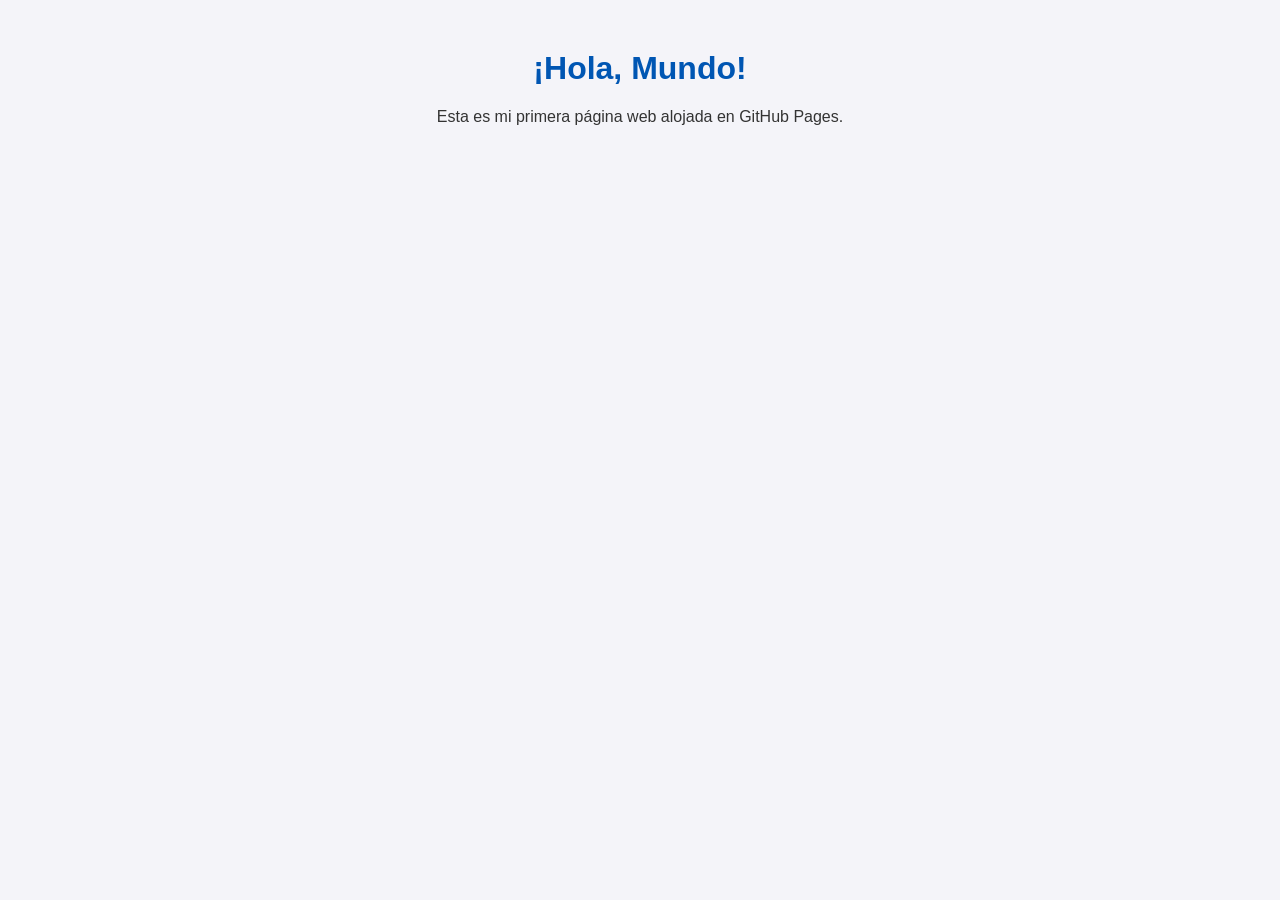
==== index.html @ ef3d0cb6 "initialTest" ====
<!DOCTYPE html>
<html lang="es">
<head>
    <meta charset="UTF-8">
    <meta name="viewport" content="width=device-width, initial-scale=1.0">
    <title>Mi Primera Web</title>
    <style>
        body {
            font-family: Arial, sans-serif;
            text-align: center;
            background-color: #f4f4f9;
            color: #333;
            margin-top: 50px;
        }
        h1 {
            color: #0056b3;
        }
    </style>
</head>
<body>
    <h1>¡Hola, Mundo!</h1>
    <p>Esta es mi primera página web alojada en GitHub Pages.</p>
</body>
</html>
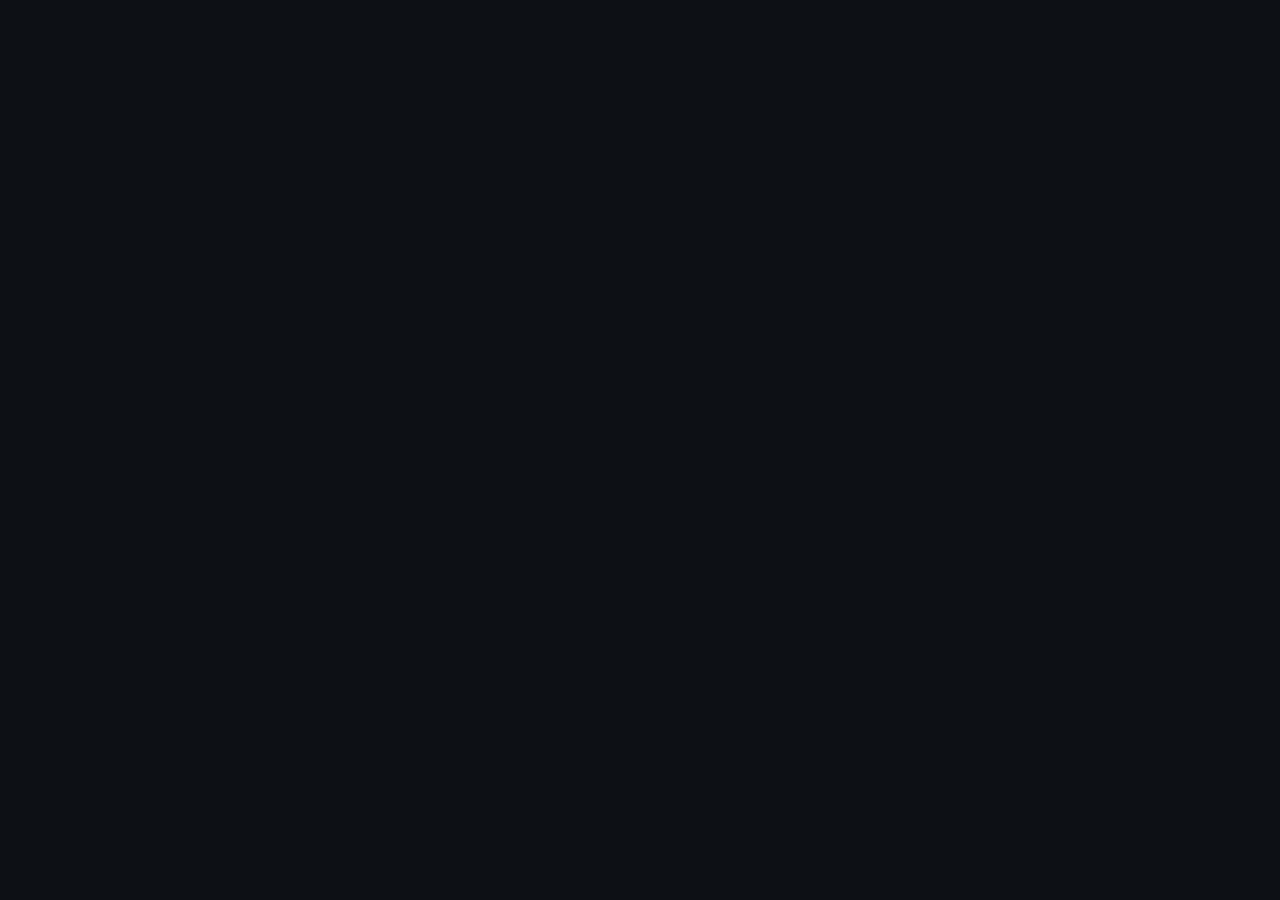
==== commit 7f5ac082: "Build ApexFit: full fitness, nutrition, water & sleep tracker Replace the placeholder page with a co" ====
--- a/index.html
+++ b/index.html
@@ -1,24 +1,24 @@
 <!DOCTYPE html>
-<html lang="es">
+<html lang="en" data-theme="dark">
 <head>
-    <meta charset="UTF-8">
-    <meta name="viewport" content="width=device-width, initial-scale=1.0">
-    <title>Mi Primera Web</title>
-    <style>
-        body {
-            font-family: Arial, sans-serif;
-            text-align: center;
-            background-color: #f4f4f9;
-            color: #333;
-            margin-top: 50px;
-        }
-        h1 {
-            color: #0056b3;
-        }
-    </style>
+  <meta charset="UTF-8">
+  <meta name="viewport" content="width=device-width, initial-scale=1.0, maximum-scale=1.0">
+  <meta name="theme-color" content="#0d0f17">
+  <meta name="description" content="ApexFit — personal training, nutrition, hydration and sleep tracker with science-based targets.">
+  <title>ApexFit — Train. Eat. Recover. Evolve.</title>
+  <link rel="preconnect" href="https://fonts.googleapis.com">
+  <link rel="preconnect" href="https://fonts.gstatic.com" crossorigin>
+  <link href="https://fonts.googleapis.com/css2?family=Inter:wght@400;500;600;700;800&display=swap" rel="stylesheet">
+  <link rel="stylesheet" href="assets/css/styles.css">
+  <link rel="icon" href="data:image/svg+xml,%3Csvg xmlns='http://www.w3.org/2000/svg' viewBox='0 0 100 100'%3E%3Ctext y='.9em' font-size='90'%3E%E2%9F%81%3C/text%3E%3C/svg%3E">
 </head>
 <body>
-    <h1>¡Hola, Mundo!</h1>
-    <p>Esta es mi primera página web alojada en GitHub Pages.</p>
+  <div id="app"></div>
+  <noscript>
+    <p style="text-align:center;padding:40px;font-family:sans-serif">
+      ApexFit needs JavaScript enabled to run.
+    </p>
+  </noscript>
+  <script type="module" src="assets/js/app.js"></script>
 </body>
 </html>
--- a/assets/css/styles.css
+++ b/assets/css/styles.css
@@ -0,0 +1,243 @@
+/* =========================================================================
+ * ApexFit — styles. Modern, responsive, dark/light. No external deps.
+ * ========================================================================= */
+:root {
+  --bg: #0d0f17;
+  --bg-2: #141826;
+  --card: rgba(255, 255, 255, 0.04);
+  --card-solid: #161b2c;
+  --border: rgba(255, 255, 255, 0.08);
+  --text: #e8eaf2;
+  --muted: #8a90a6;
+  --primary: #5b8cff;
+  --primary-2: #7aa2ff;
+  --danger: #ff5c72;
+  --success: #37d39b;
+  --radius: 16px;
+  --shadow: 0 10px 30px rgba(0, 0, 0, 0.35);
+  --font: 'Inter', system-ui, -apple-system, 'Segoe UI', Roboto, sans-serif;
+}
+:root[data-theme='light'] {
+  --bg: #f4f6fb;
+  --bg-2: #ffffff;
+  --card: #ffffff;
+  --card-solid: #ffffff;
+  --border: rgba(20, 25, 50, 0.09);
+  --text: #1a1f33;
+  --muted: #697086;
+  --shadow: 0 8px 24px rgba(40, 50, 90, 0.1);
+}
+
+* { box-sizing: border-box; margin: 0; padding: 0; }
+html, body { height: 100%; }
+body {
+  font-family: var(--font);
+  background: var(--bg);
+  color: var(--text);
+  -webkit-font-smoothing: antialiased;
+  line-height: 1.5;
+}
+a { color: inherit; text-decoration: none; }
+.muted { color: var(--muted); }
+.small { font-size: 0.82rem; }
+.center { text-align: center; }
+.span2 { grid-column: span 2; }
+
+/* ---------------- buttons / inputs ---------------- */
+.btn {
+  display: inline-flex; align-items: center; justify-content: center; gap: 6px;
+  padding: 10px 16px; border-radius: 12px; border: 1px solid transparent;
+  font-weight: 600; font-size: 0.92rem; cursor: pointer; font-family: inherit;
+  transition: transform .08s ease, background .2s, box-shadow .2s; color: var(--text);
+  background: var(--card-solid);
+}
+.btn:active { transform: translateY(1px); }
+.btn-primary { background: linear-gradient(135deg, var(--primary), var(--primary-2)); color: #fff; box-shadow: 0 6px 18px rgba(91, 140, 255, 0.35); }
+.btn-primary:hover { box-shadow: 0 8px 24px rgba(91, 140, 255, 0.5); }
+.btn-ghost { background: var(--card); border-color: var(--border); }
+.btn-ghost:hover { background: rgba(255, 255, 255, 0.07); }
+.btn-danger { background: rgba(255, 92, 114, 0.12); color: var(--danger); border-color: rgba(255, 92, 114, 0.3); }
+.btn-danger:hover { background: rgba(255, 92, 114, 0.2); }
+.btn-block { width: 100%; }
+.btn-sm { padding: 7px 12px; font-size: 0.85rem; }
+.btn-xs { padding: 4px 10px; font-size: 0.78rem; border-radius: 8px; }
+.link { background: none; border: none; color: var(--primary); cursor: pointer; font: inherit; font-size: 0.88rem; padding: 4px; }
+.link:hover { text-decoration: underline; }
+.icon-btn { background: none; border: none; color: var(--muted); cursor: pointer; font-size: 1rem; padding: 4px 6px; border-radius: 8px; }
+.icon-btn:hover { background: var(--card); color: var(--text); }
+
+.input {
+  width: 100%; padding: 11px 13px; border-radius: 11px; background: var(--bg-2);
+  border: 1px solid var(--border); color: var(--text); font-family: inherit; font-size: 0.92rem;
+  transition: border .2s, box-shadow .2s;
+}
+.input:focus { outline: none; border-color: var(--primary); box-shadow: 0 0 0 3px rgba(91, 140, 255, 0.18); }
+select.input { appearance: none; background-image: url("data:image/svg+xml,%3Csvg xmlns='http://www.w3.org/2000/svg' width='12' height='12' fill='%238a90a6' viewBox='0 0 16 16'%3E%3Cpath d='M8 11L3 6h10z'/%3E%3C/svg%3E"); background-repeat: no-repeat; background-position: right 12px center; padding-right: 32px; }
+.input-inline { width: auto; min-width: 160px; }
+.input-xs { width: 72px; padding: 7px 9px; }
+.area { resize: vertical; min-height: 60px; }
+.field { display: flex; flex-direction: column; gap: 6px; }
+.field-label { font-size: 0.8rem; color: var(--muted); font-weight: 500; }
+.range { width: 100%; accent-color: var(--primary); }
+.check, .tech-opt { display: flex; align-items: center; gap: 8px; cursor: pointer; }
+
+/* ---------------- toast ---------------- */
+.toast-host { position: fixed; bottom: 20px; left: 50%; transform: translateX(-50%); display: flex; flex-direction: column; gap: 8px; z-index: 9999; }
+.toast { padding: 12px 18px; border-radius: 12px; background: var(--card-solid); border: 1px solid var(--border); box-shadow: var(--shadow); opacity: 0; transform: translateY(12px); transition: .3s; font-size: 0.9rem; font-weight: 500; }
+.toast.show { opacity: 1; transform: translateY(0); }
+.toast-success { border-left: 3px solid var(--success); }
+.toast-error { border-left: 3px solid var(--danger); }
+.toast-info { border-left: 3px solid var(--primary); }
+
+/* ---------------- modal ---------------- */
+.modal-overlay { position: fixed; inset: 0; background: rgba(5, 7, 14, 0.6); backdrop-filter: blur(4px); display: flex; align-items: center; justify-content: center; padding: 16px; z-index: 1000; opacity: 0; transition: opacity .2s; }
+.modal-overlay.show { opacity: 1; }
+.modal { background: var(--card-solid); border: 1px solid var(--border); border-radius: var(--radius); width: 100%; max-width: 520px; max-height: 90vh; overflow-y: auto; box-shadow: var(--shadow); transform: scale(.96); transition: transform .2s; }
+.modal-overlay.show .modal { transform: scale(1); }
+.modal-title { padding: 18px 20px 0; font-size: 1.15rem; }
+.modal-body { padding: 16px 20px; }
+.modal-actions { display: flex; justify-content: flex-end; gap: 10px; padding: 0 20px 18px; }
+
+/* ---------------- auth ---------------- */
+.auth-wrap { min-height: 100vh; display: flex; align-items: center; justify-content: center; padding: 20px; position: relative; overflow: hidden; }
+.auth-bg { position: absolute; inset: 0; background:
+  radial-gradient(60% 50% at 20% 10%, rgba(91, 140, 255, 0.25), transparent 70%),
+  radial-gradient(50% 50% at 90% 90%, rgba(55, 211, 155, 0.18), transparent 70%),
+  radial-gradient(40% 40% at 70% 20%, rgba(255, 107, 157, 0.15), transparent 70%); }
+.auth-card { position: relative; z-index: 1; width: 100%; max-width: 400px; background: var(--card-solid); border: 1px solid var(--border); border-radius: 22px; padding: 32px 28px; box-shadow: var(--shadow); }
+.brand { display: flex; align-items: center; gap: 10px; justify-content: center; }
+.brand-logo { font-size: 1.6rem; background: linear-gradient(135deg, var(--primary), var(--success)); -webkit-background-clip: text; background-clip: text; color: transparent; font-weight: 800; }
+.brand-name { font-size: 1.5rem; font-weight: 800; letter-spacing: -0.5px; }
+.brand-tag { text-align: center; color: var(--muted); margin: 6px 0 22px; font-size: 0.9rem; }
+.brand-sm .brand-logo { font-size: 1.3rem; } .brand-sm .brand-name { font-size: 1.2rem; }
+.segmented { display: flex; background: var(--bg-2); border-radius: 12px; padding: 4px; margin-bottom: 20px; }
+.seg { flex: 1; padding: 9px; border: none; background: none; color: var(--muted); font-weight: 600; border-radius: 9px; cursor: pointer; font-family: inherit; transition: .2s; }
+.seg.active { background: var(--card-solid); color: var(--text); box-shadow: var(--shadow); }
+.auth-form { display: flex; flex-direction: column; gap: 13px; }
+.auth-h { text-align: center; margin-bottom: 8px; }
+.auth-note { margin-top: 18px; font-size: 0.76rem; color: var(--muted); text-align: center; line-height: 1.4; }
+.sq-q { font-weight: 600; padding: 10px; background: var(--bg-2); border-radius: 10px; margin-bottom: 4px; }
+#reset-stage { display: flex; flex-direction: column; gap: 13px; margin-top: 6px; }
+
+/* ---------------- onboarding ---------------- */
+.onb-wrap { min-height: 100vh; display: flex; align-items: center; justify-content: center; padding: 20px; background: radial-gradient(70% 60% at 50% 0%, rgba(91, 140, 255, 0.12), transparent 70%); }
+.onb-card { width: 100%; max-width: 600px; background: var(--card-solid); border: 1px solid var(--border); border-radius: 22px; padding: 34px; box-shadow: var(--shadow); }
+.onb-title { font-size: 1.7rem; letter-spacing: -0.5px; }
+.onb-sub { color: var(--muted); margin: 8px 0 24px; }
+.onb-form { display: flex; flex-direction: column; gap: 20px; }
+.onb-grid { display: grid; grid-template-columns: 1fr 1fr; gap: 14px; }
+
+/* ---------------- app shell ---------------- */
+.shell { display: grid; grid-template-columns: 248px 1fr; min-height: 100vh; }
+.sidebar { background: var(--bg-2); border-right: 1px solid var(--border); padding: 22px 16px; display: flex; flex-direction: column; position: sticky; top: 0; height: 100vh; }
+.nav { display: flex; flex-direction: column; gap: 4px; margin-top: 28px; flex: 1; }
+.nav-link { display: flex; align-items: center; gap: 12px; padding: 11px 14px; border-radius: 12px; color: var(--muted); font-weight: 600; font-size: 0.93rem; transition: .15s; }
+.nav-link:hover { background: var(--card); color: var(--text); }
+.nav-link.active { background: linear-gradient(135deg, rgba(91, 140, 255, 0.18), rgba(91, 140, 255, 0.06)); color: var(--text); }
+.nav-link.active .nav-ico { filter: drop-shadow(0 0 6px rgba(91, 140, 255, 0.6)); }
+.nav-ico { font-size: 1.05rem; width: 20px; text-align: center; }
+.side-foot { border-top: 1px solid var(--border); padding-top: 14px; display: flex; flex-direction: column; gap: 10px; }
+.side-user { display: flex; align-items: center; gap: 10px; font-weight: 600; font-size: 0.88rem; }
+.avatar { width: 32px; height: 32px; border-radius: 50%; background: linear-gradient(135deg, var(--primary), var(--success)); display: flex; align-items: center; justify-content: center; color: #fff; font-weight: 700; }
+
+.content { padding: 30px 34px 60px; max-width: 1100px; width: 100%; margin: 0 auto; }
+.page-head { display: flex; justify-content: space-between; align-items: flex-end; margin-bottom: 24px; gap: 16px; flex-wrap: wrap; }
+.page-title { font-size: 1.7rem; letter-spacing: -0.5px; }
+.page-sub { color: var(--muted); margin-top: 4px; }
+
+/* ---------------- cards / grids ---------------- */
+.card { background: var(--card); border: 1px solid var(--border); border-radius: var(--radius); padding: 20px; margin-bottom: 18px; backdrop-filter: blur(8px); }
+.card-h { font-size: 0.95rem; margin-bottom: 14px; font-weight: 700; }
+.grid { display: grid; gap: 16px; margin-bottom: 18px; }
+.grid-2 { grid-template-columns: 1fr 1fr; }
+.grid-3 { grid-template-columns: repeat(3, 1fr); }
+.grid-4 { grid-template-columns: repeat(4, 1fr); }
+.grid-rings { grid-template-columns: repeat(3, 1fr); }
+.grid .card { margin-bottom: 0; }
+.grid-rings .card { display: flex; flex-direction: column; align-items: center; text-align: center; }
+
+.stat { text-align: center; }
+.stat-val { font-size: 1.5rem; font-weight: 800; letter-spacing: -0.5px; }
+.stat-lbl { color: var(--muted); font-size: 0.82rem; margin-top: 2px; }
+.stat-sub { color: var(--muted); font-size: 0.74rem; margin-top: 4px; opacity: .8; }
+
+.chart { width: 100%; height: auto; display: block; }
+.ring { display: block; margin: 4px auto 10px; }
+
+.quick-row { display: flex; gap: 10px; flex-wrap: wrap; }
+.row { display: flex; gap: 12px; flex-wrap: wrap; }
+.row > * { flex: 1; min-width: 120px; }
+.row-between { display: flex; justify-content: space-between; align-items: center; gap: 12px; }
+.stack { display: flex; flex-direction: column; gap: 12px; }
+
+/* tables */
+.tbl { width: 100%; border-collapse: collapse; font-size: 0.9rem; }
+.tbl th { text-align: left; color: var(--muted); font-weight: 600; font-size: 0.78rem; text-transform: uppercase; letter-spacing: .5px; padding: 8px 10px; border-bottom: 1px solid var(--border); }
+.tbl td { padding: 10px; border-bottom: 1px solid var(--border); }
+.tbl tr:last-child td { border-bottom: none; }
+
+/* macros bars */
+.macro { margin-bottom: 12px; }
+.macro:last-child { margin-bottom: 0; }
+.bar { height: 9px; background: var(--bg-2); border-radius: 6px; overflow: hidden; margin-top: 6px; }
+.bar-fill { height: 100%; border-radius: 6px; transition: width .4s ease; }
+
+/* meal plan */
+.meal-grid { display: grid; grid-template-columns: repeat(4, 1fr); gap: 12px; margin-top: 12px; }
+.meal-card { background: var(--bg-2); border: 1px solid var(--border); border-radius: 12px; padding: 14px; }
+.meal-title { font-weight: 700; font-size: 0.9rem; }
+.meal-kcal { font-size: 1.2rem; font-weight: 800; color: var(--primary); margin: 4px 0; }
+.meal-group { margin-bottom: 16px; }
+.meal-group-h { display: flex; justify-content: space-between; font-weight: 700; padding-bottom: 6px; border-bottom: 1px solid var(--border); margin-bottom: 6px; }
+.food-row, .log-item, .log-title { display: flex; }
+.food-row { justify-content: space-between; align-items: center; gap: 10px; padding: 6px 0; font-size: 0.9rem; }
+.food-preview { background: var(--bg-2); padding: 12px 14px; border-radius: 11px; }
+.custom summary { cursor: pointer; color: var(--muted); font-size: 0.85rem; padding: 4px 0; }
+
+/* logs / lists */
+.log-list { display: flex; flex-direction: column; gap: 8px; }
+.log-item { justify-content: space-between; align-items: center; padding: 10px 12px; background: var(--bg-2); border-radius: 11px; }
+.log-title { font-weight: 600; font-size: 0.92rem; }
+.day-tabs, .tags { display: flex; flex-wrap: wrap; gap: 8px; }
+.day-tabs { margin: 12px 0; }
+.chip { padding: 7px 14px; border-radius: 20px; border: 1px solid var(--border); background: var(--bg-2); color: var(--muted); font-weight: 600; font-size: 0.85rem; cursor: pointer; font-family: inherit; }
+.chip.active { background: var(--primary); color: #fff; border-color: transparent; }
+
+/* workout logger */
+.ex-host { display: flex; flex-direction: column; gap: 14px; margin: 14px 0; }
+.ex-block { background: var(--bg-2); border: 1px solid var(--border); border-radius: 12px; padding: 12px; }
+.sets-host { display: flex; flex-direction: column; gap: 8px; margin: 10px 0; }
+.set-row { display: flex; align-items: center; gap: 8px; }
+.set-row .x { color: var(--muted); }
+
+/* sleep */
+.tip-grid { display: grid; grid-template-columns: repeat(3, 1fr); gap: 12px; }
+.tip { background: var(--bg-2); border: 1px solid var(--border); border-radius: 12px; padding: 14px; }
+.tip-t { font-weight: 700; margin-bottom: 4px; font-size: 0.9rem; }
+.tech-pick { display: grid; grid-template-columns: repeat(2, 1fr); gap: 8px; }
+.tech-opt { background: var(--bg-2); padding: 8px 10px; border-radius: 9px; border: 1px solid var(--border); font-size: 0.86rem; }
+.q-val { color: var(--primary); font-weight: 700; }
+.journal { display: flex; flex-direction: column; gap: 12px; }
+.journal-item { background: var(--bg-2); border: 1px solid var(--border); border-radius: 12px; padding: 14px; }
+.dream { font-style: italic; margin: 8px 0; color: var(--text); }
+.tag { background: rgba(91, 140, 255, 0.15); color: var(--primary-2); padding: 3px 10px; border-radius: 12px; font-size: 0.76rem; font-weight: 600; }
+
+.water-btns { display: grid; grid-template-columns: repeat(2, 1fr); gap: 10px; }
+
+/* ---------------- responsive ---------------- */
+@media (max-width: 860px) {
+  .shell { grid-template-columns: 1fr; }
+  .sidebar { position: fixed; bottom: 0; left: 0; right: 0; top: auto; height: auto; flex-direction: row; align-items: center; padding: 8px; border-right: none; border-top: 1px solid var(--border); z-index: 100; overflow-x: auto; }
+  .sidebar .brand, .side-foot { display: none; }
+  .nav { flex-direction: row; margin: 0; gap: 2px; width: 100%; justify-content: space-around; }
+  .nav-link { flex-direction: column; gap: 3px; padding: 7px 8px; font-size: 0.62rem; text-align: center; flex: 1; }
+  .nav-ico { font-size: 1.2rem; }
+  .content { padding: 20px 16px 90px; }
+  .grid-3, .grid-4, .grid-rings, .grid-2, .meal-grid, .tip-grid, .onb-grid { grid-template-columns: 1fr 1fr; }
+  .meal-grid, .tip-grid { grid-template-columns: 1fr; }
+  .span2 { grid-column: span 2; }
+}
+@media (max-width: 480px) {
+  .grid-3, .grid-4, .grid-rings { grid-template-columns: 1fr; }
+  .page-title { font-size: 1.4rem; }
+}
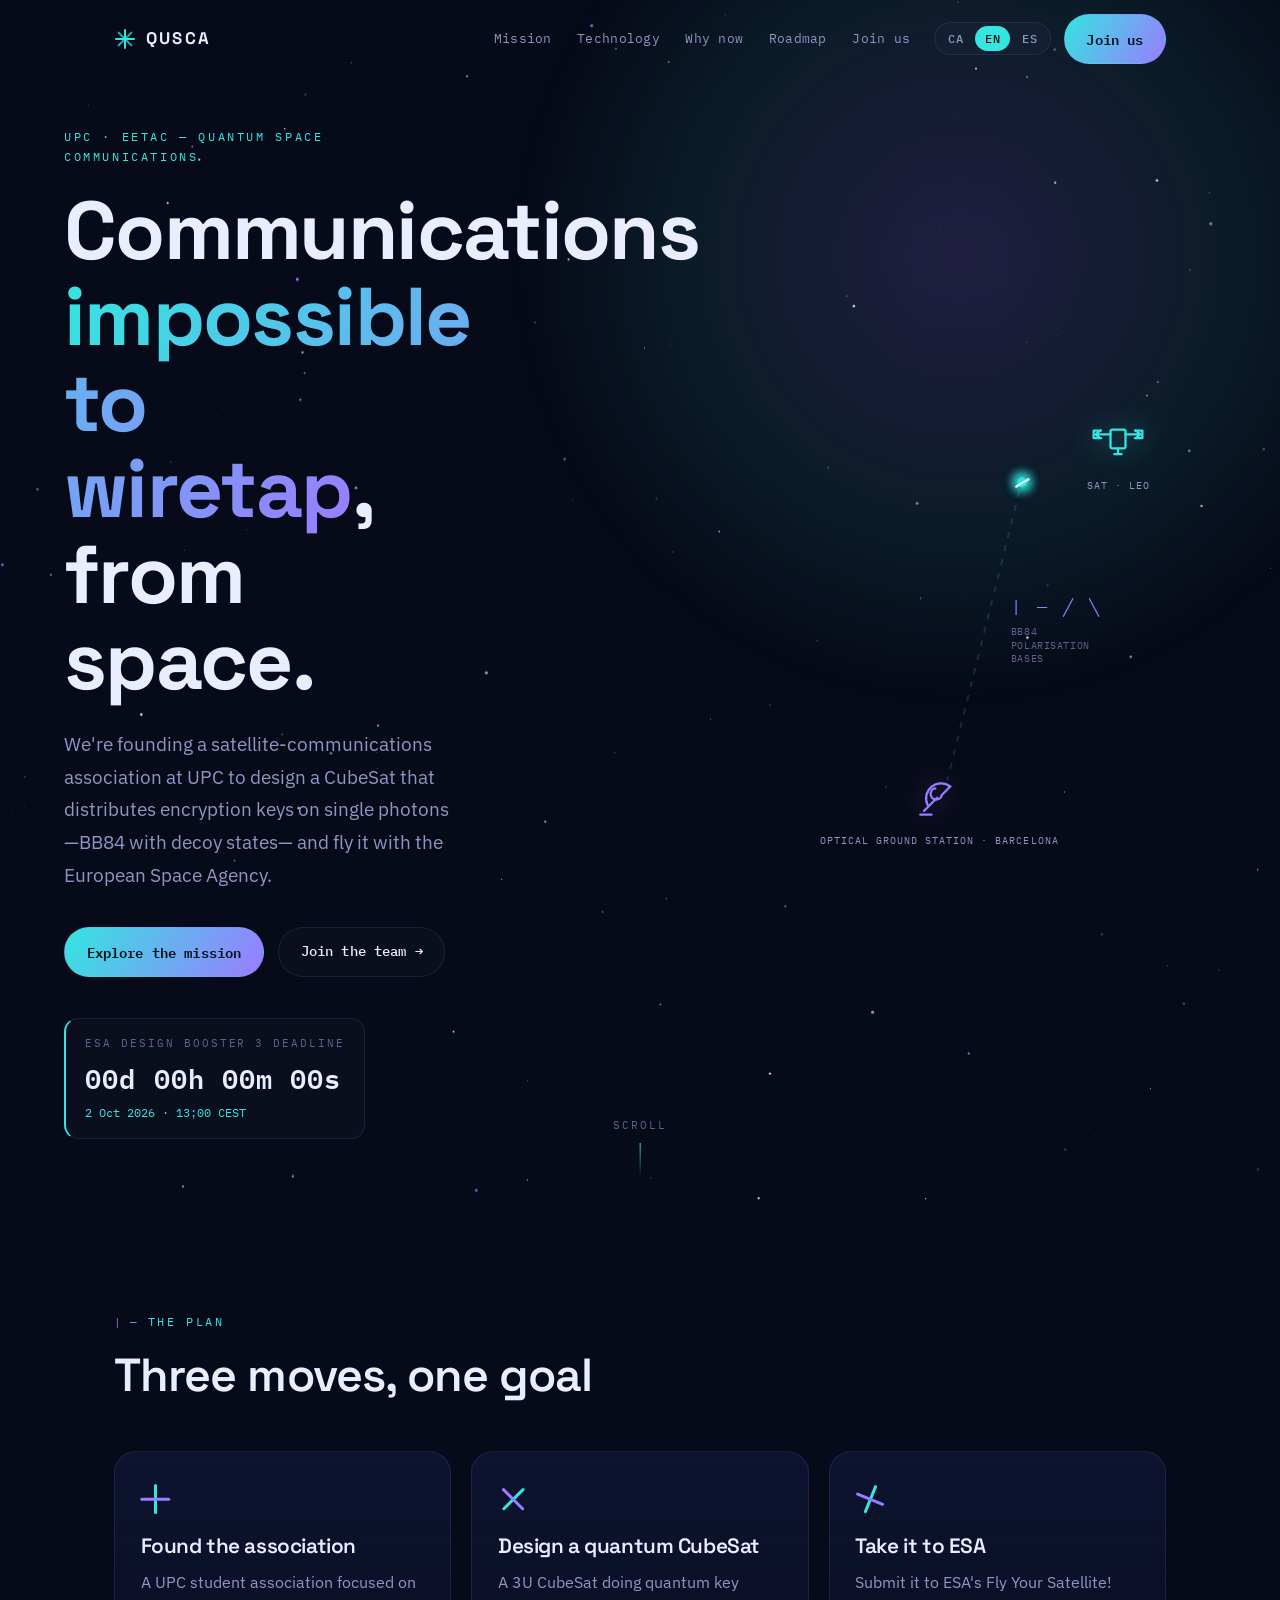
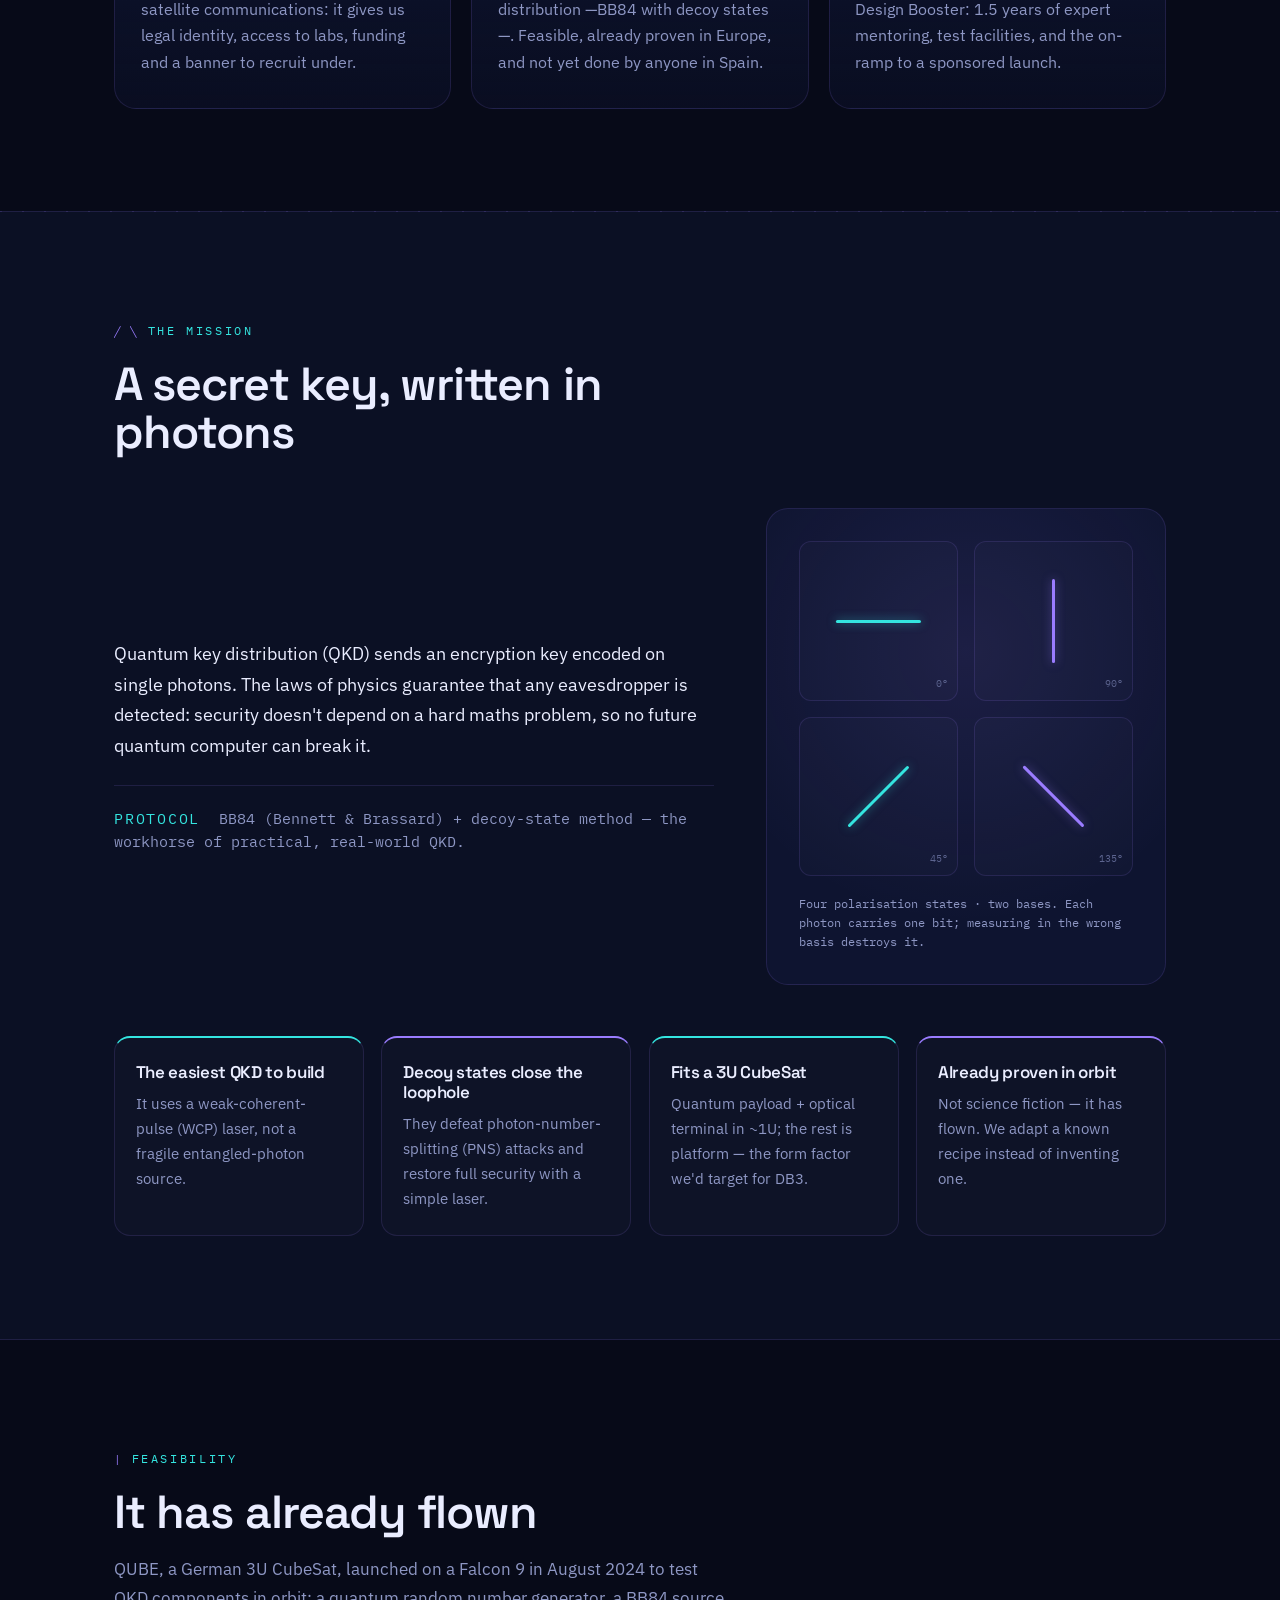
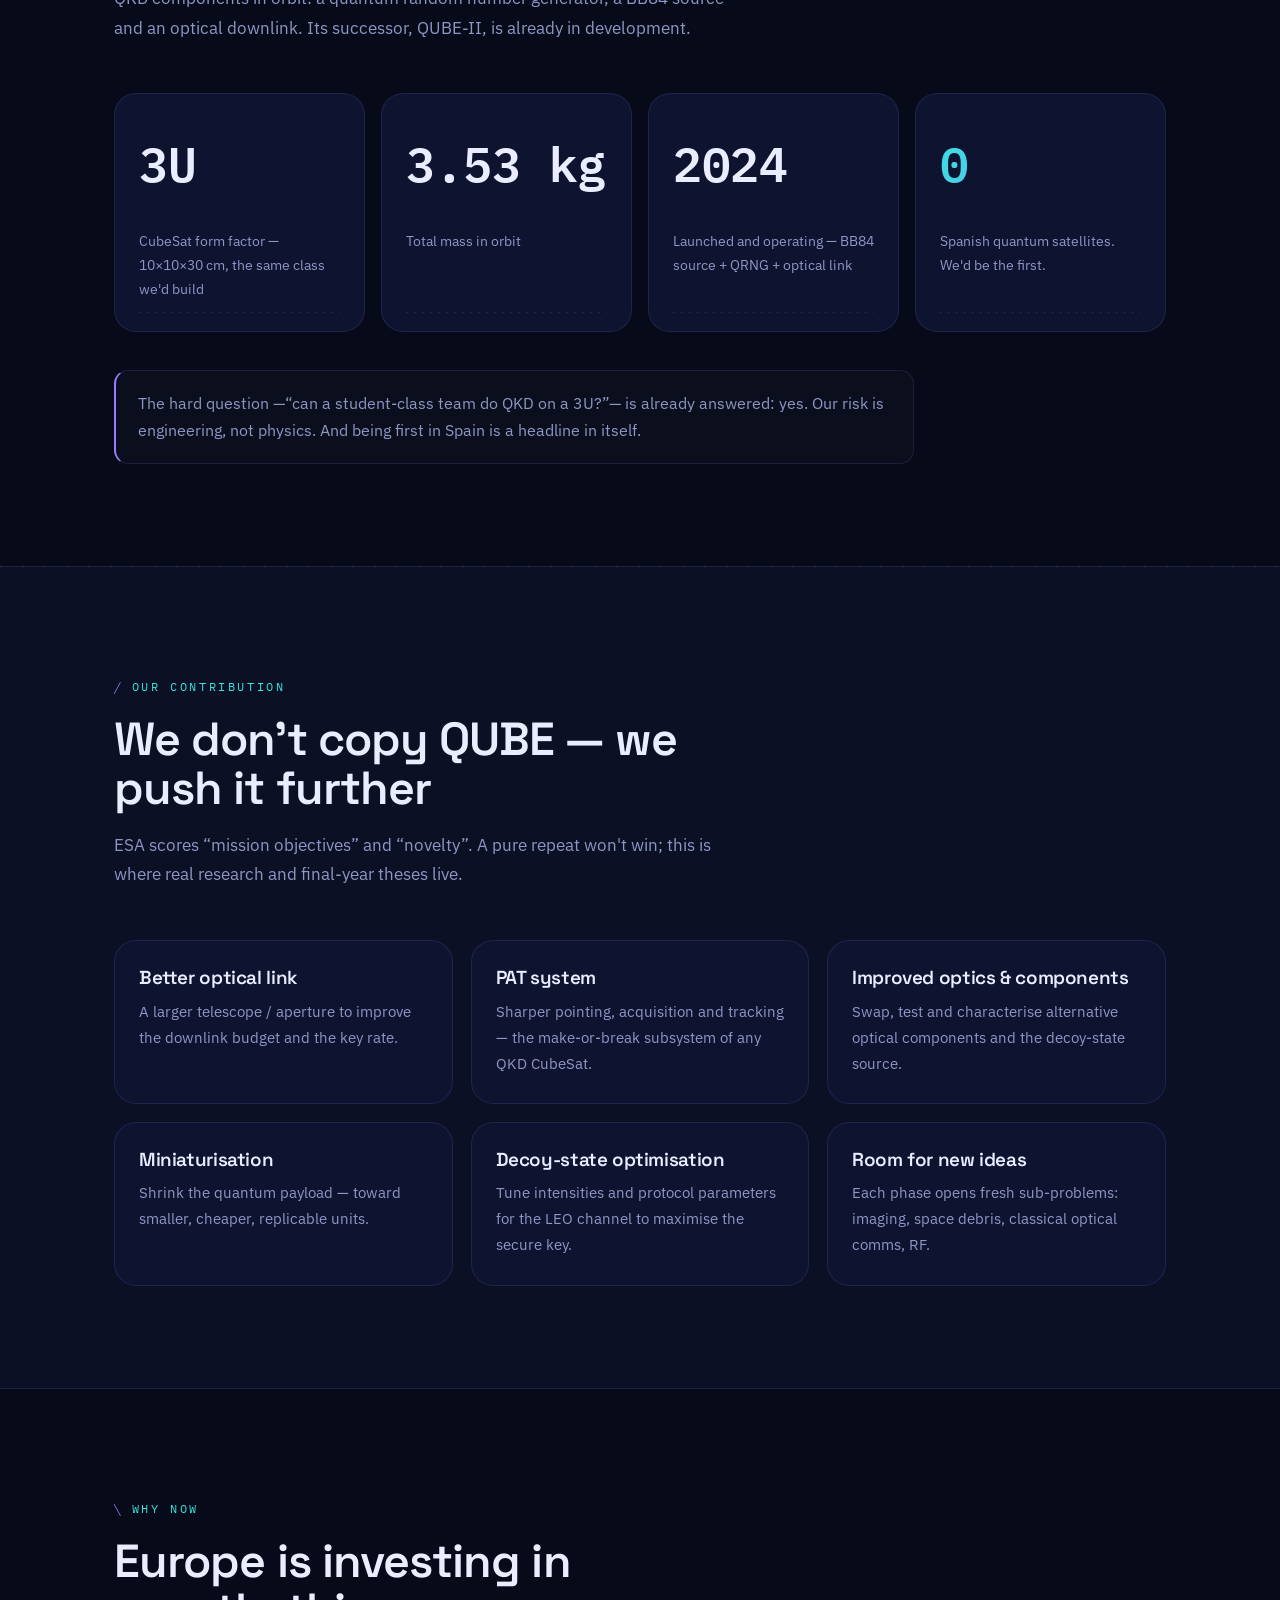
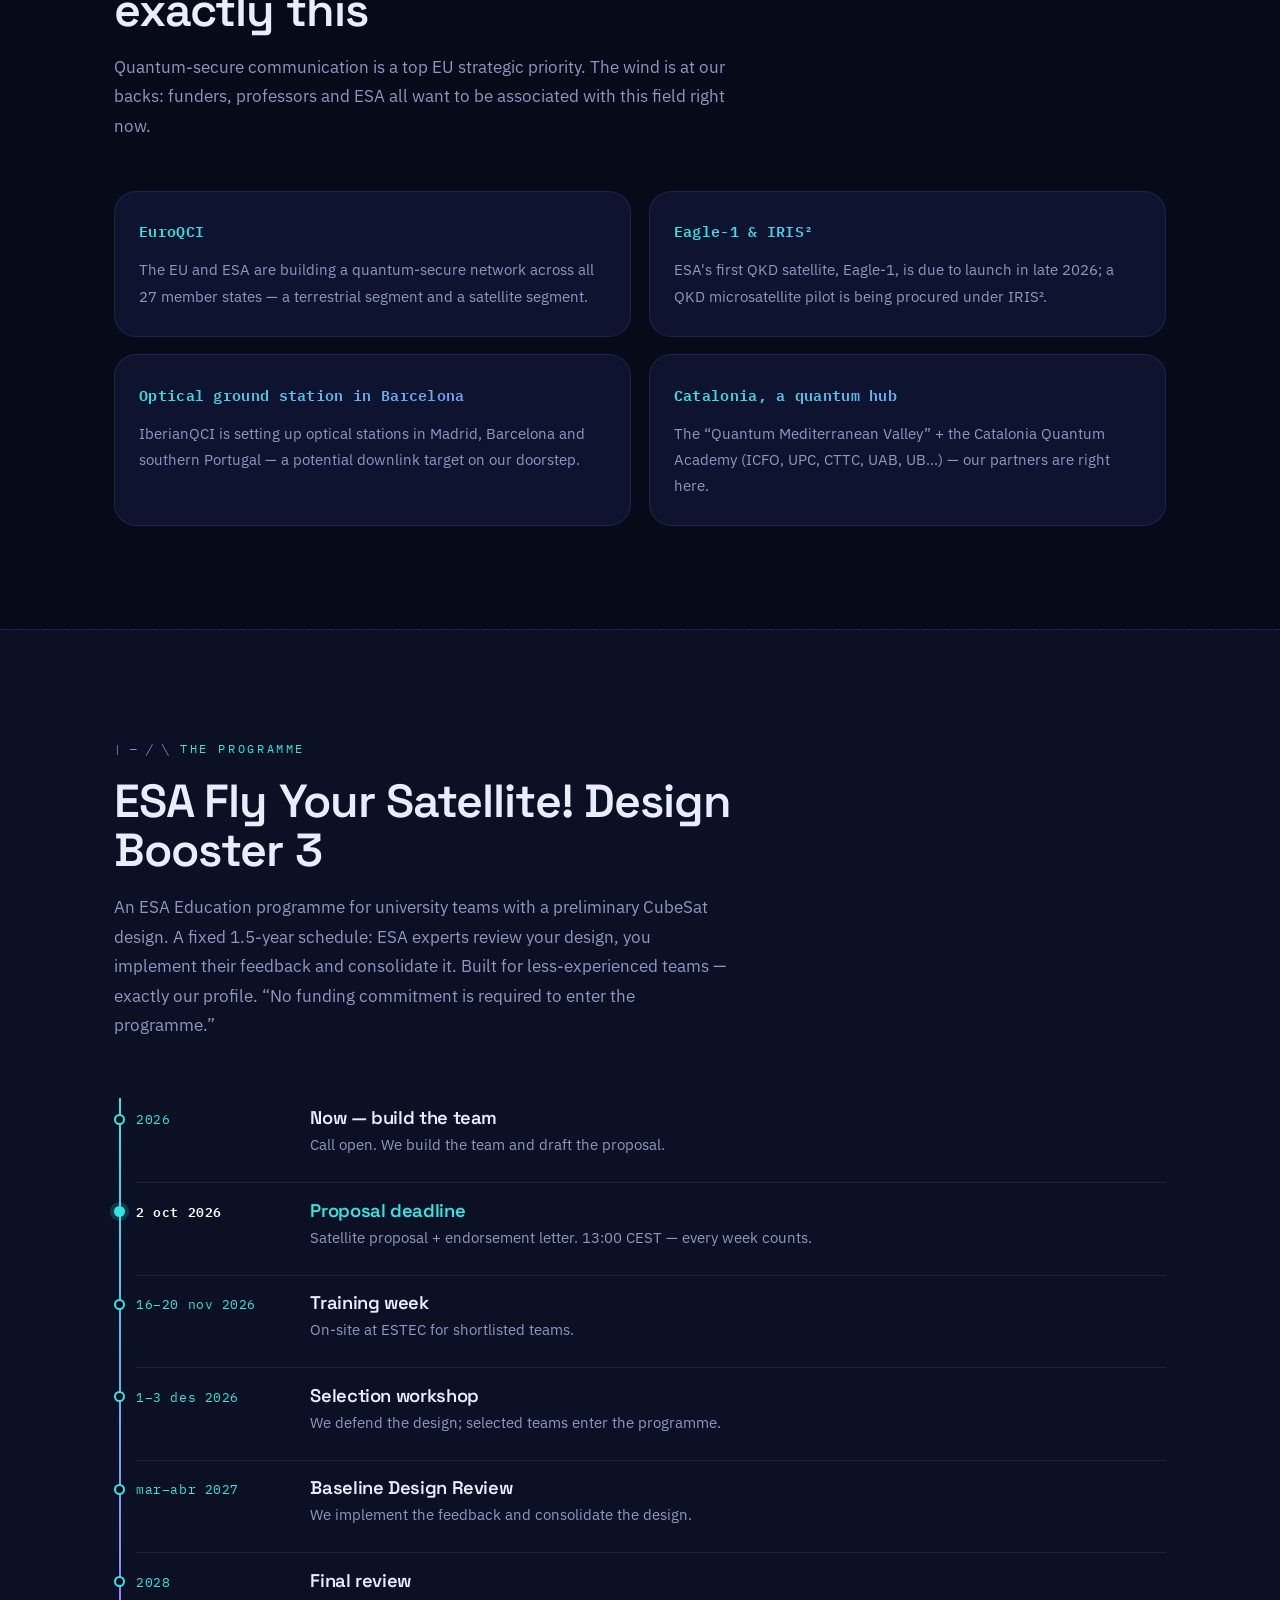
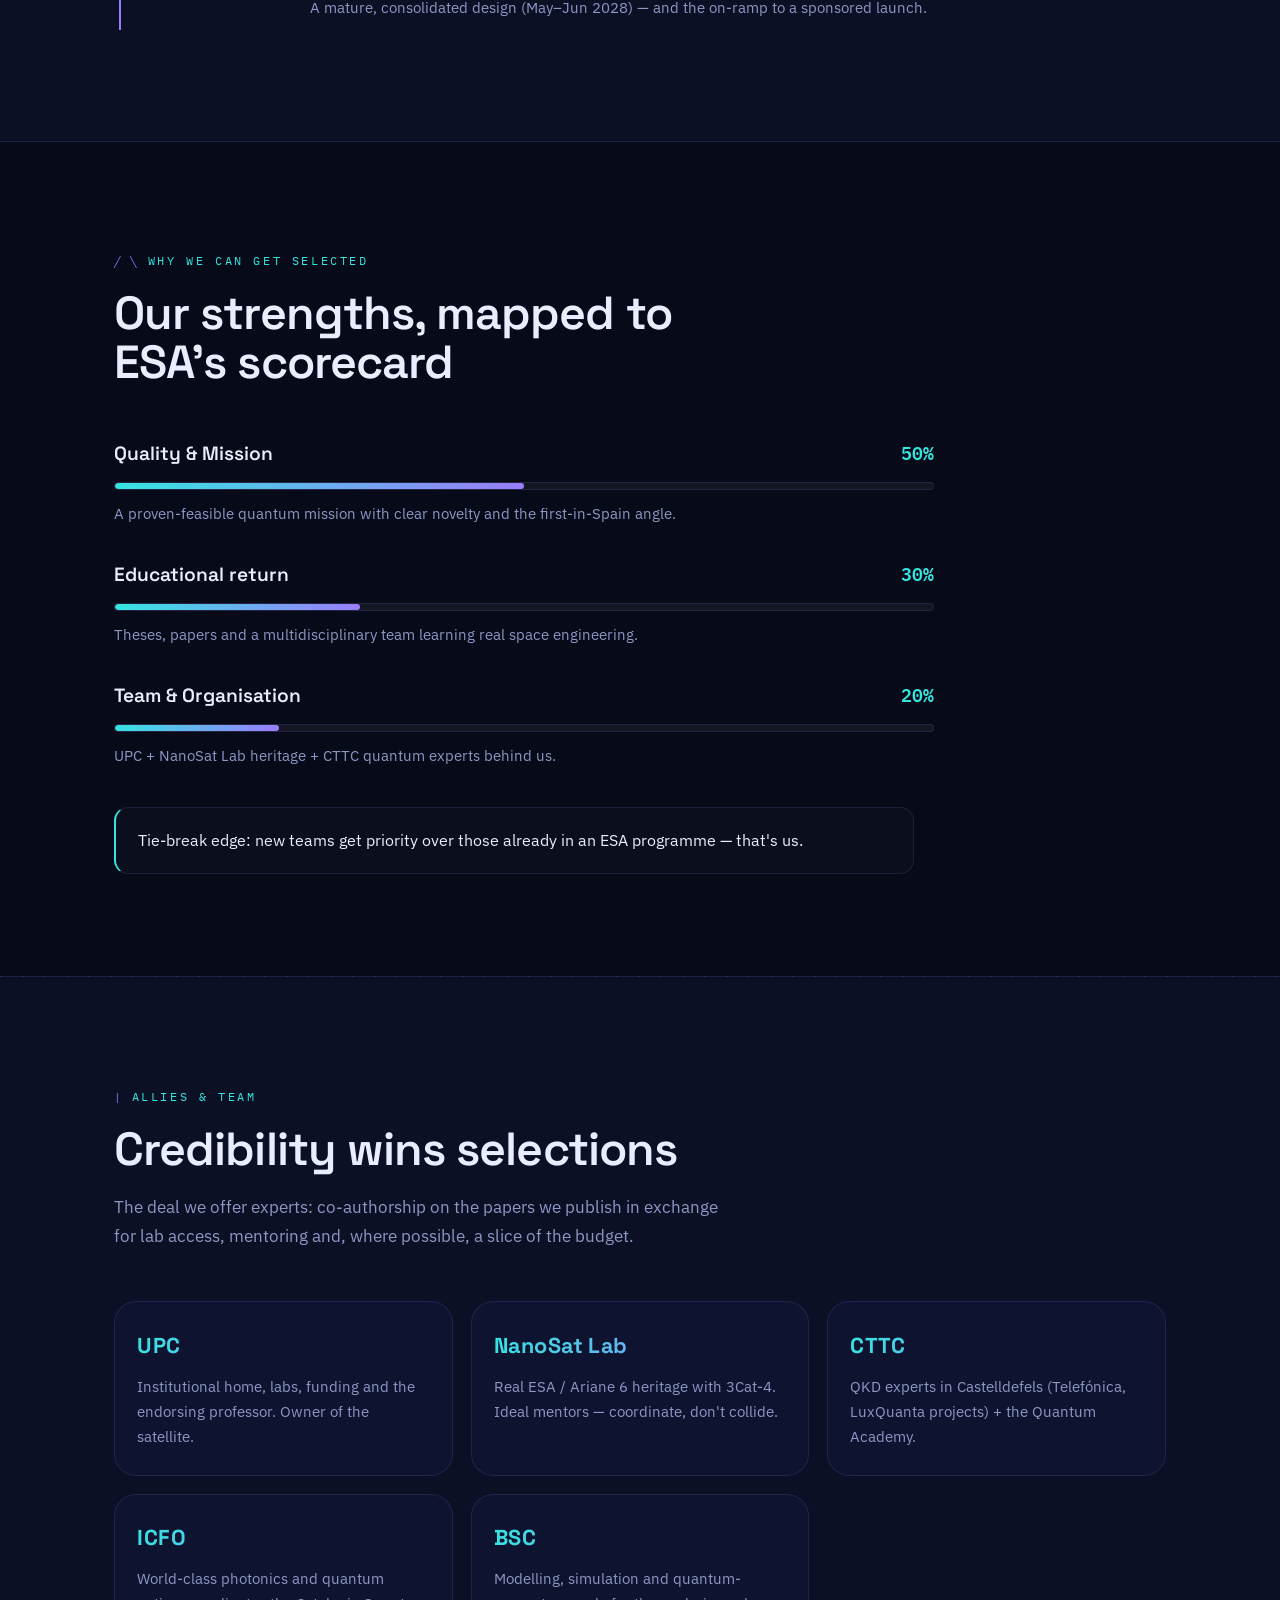
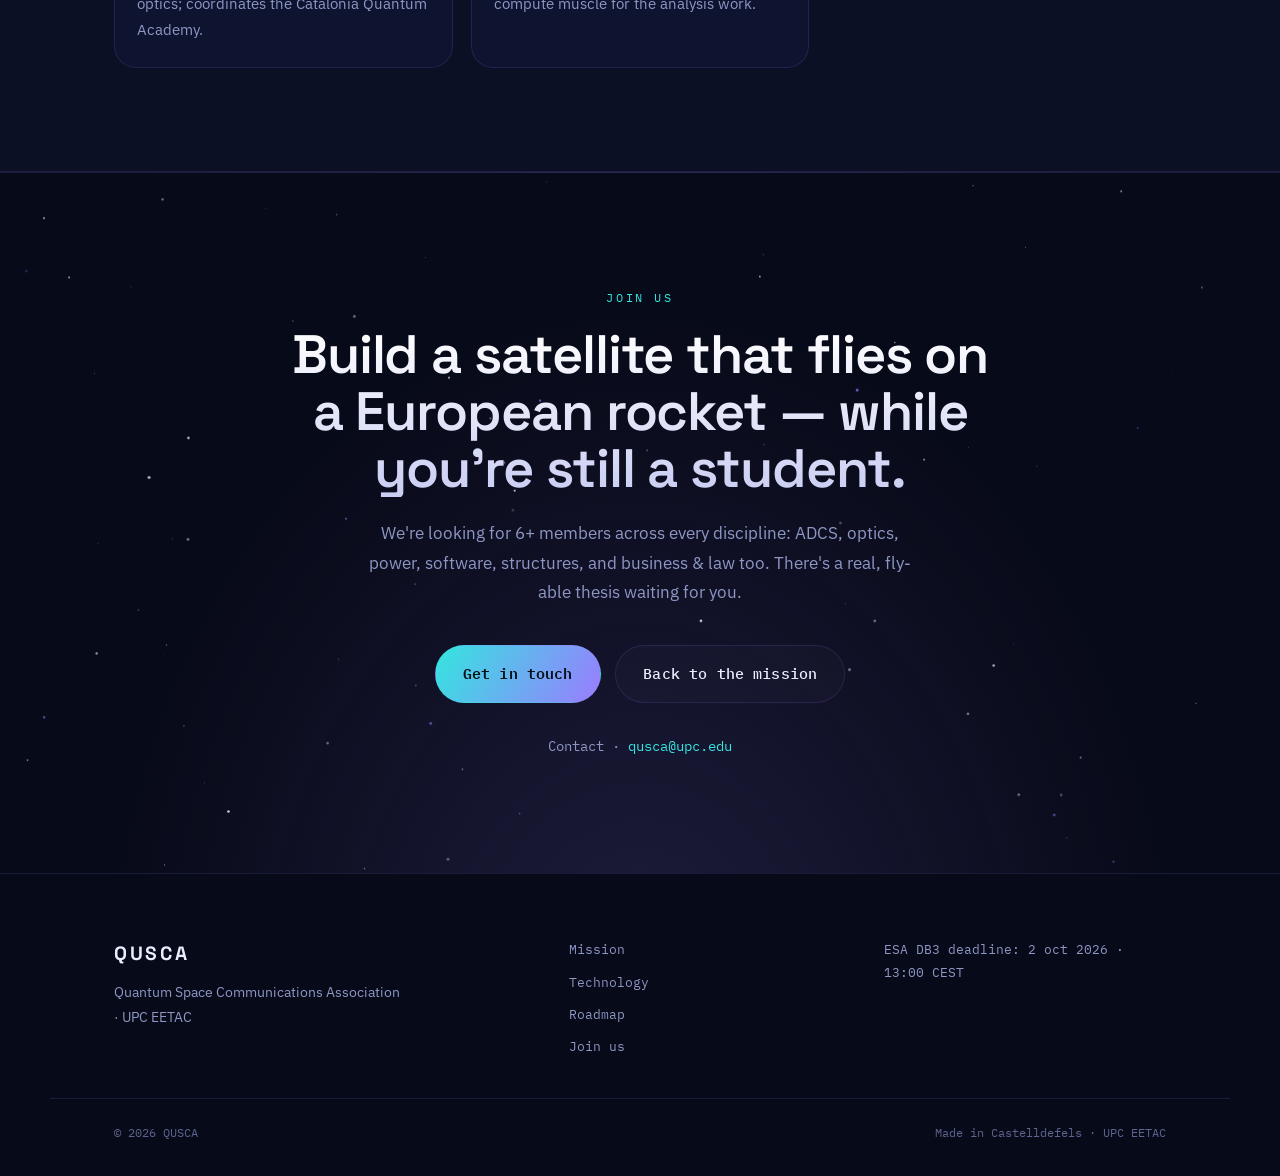
==== commit 0db8c2b3: "Add files via upload" ====
--- a/index.html
+++ b/index.html
@@ -1,24 +1,381 @@
-<!DOCTYPE html>
-<html lang="en" data-theme="dark">
+<!doctype html>
+<html lang="ca">
 <head>
-  <meta charset="UTF-8">
-  <meta name="viewport" content="width=device-width, initial-scale=1.0, maximum-scale=1.0">
-  <meta name="theme-color" content="#0d0f17">
-  <meta name="description" content="ApexFit — personal training, nutrition, hydration and sleep tracker with science-based targets.">
-  <title>ApexFit — Train. Eat. Recover. Evolve.</title>
-  <link rel="preconnect" href="https://fonts.googleapis.com">
-  <link rel="preconnect" href="https://fonts.gstatic.com" crossorigin>
-  <link href="https://fonts.googleapis.com/css2?family=Inter:wght@400;500;600;700;800&display=swap" rel="stylesheet">
-  <link rel="stylesheet" href="assets/css/styles.css">
-  <link rel="icon" href="data:image/svg+xml,%3Csvg xmlns='http://www.w3.org/2000/svg' viewBox='0 0 100 100'%3E%3Ctext y='.9em' font-size='90'%3E%E2%9F%81%3C/text%3E%3C/svg%3E">
+  <meta charset="utf-8" />
+  <meta name="viewport" content="width=device-width, initial-scale=1" />
+  <title data-i18n="meta.title">QUSCA · Associació de Comunicacions Espacials Quàntiques</title>
+  <meta name="description" data-i18n-attr="content" data-i18n="meta.desc" content="Fundem una associació a la UPC per dissenyar un CubeSat de distribució quàntica de claus —BB84 amb decoy states— i fer-lo volar amb l'Agència Espacial Europea." />
+  <meta name="theme-color" content="#070A18" />
+
+  <link rel="preconnect" href="https://fonts.googleapis.com" />
+  <link rel="preconnect" href="https://fonts.gstatic.com" crossorigin />
+  <link href="https://fonts.googleapis.com/css2?family=Space+Grotesk:wght@500;600;700&family=IBM+Plex+Sans:wght@400;500;600&family=IBM+Plex+Mono:wght@400;500;600&display=swap" rel="stylesheet" />
+
+  <link rel="stylesheet" href="assets/css/styles.css" />
 </head>
 <body>
-  <div id="app"></div>
-  <noscript>
-    <p style="text-align:center;padding:40px;font-family:sans-serif">
-      ApexFit needs JavaScript enabled to run.
-    </p>
-  </noscript>
-  <script type="module" src="assets/js/app.js"></script>
+  <a class="skip-link" href="#main" data-i18n="nav.skip">Salta al contingut</a>
+
+  <!-- ====================== NAV ====================== -->
+  <header class="nav" id="nav">
+    <div class="nav__inner">
+      <a class="brand" href="#top" aria-label="QUSCA">
+        <span class="brand__mark" aria-hidden="true">
+          <span class="pol pol--v"></span><span class="pol pol--d"></span><span class="pol pol--h"></span><span class="pol pol--a"></span>
+        </span>
+        <span class="brand__text">QUSCA</span>
+      </a>
+
+      <nav class="nav__links" aria-label="Primary">
+        <a href="#mission" data-i18n="nav.mission">Missió</a>
+        <a href="#tech" data-i18n="nav.tech">Tecnologia</a>
+        <a href="#why" data-i18n="nav.why">Per què ara</a>
+        <a href="#roadmap" data-i18n="nav.roadmap">Full de ruta</a>
+        <a href="#join" data-i18n="nav.join">Uneix-t'hi</a>
+      </nav>
+
+      <div class="nav__actions">
+        <div class="langswitch" role="group" aria-label="Language">
+          <button type="button" data-lang="ca" class="is-active">CA</button>
+          <button type="button" data-lang="en">EN</button>
+          <button type="button" data-lang="es">ES</button>
+        </div>
+        <a class="btn btn--primary nav__cta" href="#join" data-i18n="nav.cta">Uneix-t'hi</a>
+        <button type="button" class="nav__burger" id="burger" aria-label="Menu" aria-expanded="false">
+          <span></span><span></span>
+        </button>
+      </div>
+    </div>
+  </header>
+
+  <main id="main">
+    <span id="top"></span>
+
+    <!-- ====================== HERO ====================== -->
+    <section class="hero" id="hero">
+      <canvas class="hero__stars" id="stars" aria-hidden="true"></canvas>
+      <div class="hero__glow" aria-hidden="true"></div>
+
+      <div class="hero__grid">
+        <div class="hero__copy">
+          <p class="eyebrow" data-i18n="hero.eyebrow">UPC · EETAC — Comunicacions espacials quàntiques</p>
+          <h1 class="hero__title" data-i18n="hero.title" data-i18n-html>Comunicacions <span class="grad">impossibles d'espiar</span>, des de l'espai.</h1>
+          <p class="hero__sub" data-i18n="hero.sub">Fundem una associació de comunicacions per satèl·lit a la UPC per dissenyar un CubeSat que distribueix claus de xifratge sobre fotons individuals —BB84 amb decoy states— i fer-lo volar amb l'Agència Espacial Europea.</p>
+
+          <div class="hero__actions">
+            <a class="btn btn--primary" href="#mission" data-i18n="hero.cta1">Explora la missió</a>
+            <a class="btn btn--ghost" href="#join" data-i18n="hero.cta2">Uneix-te a l'equip →</a>
+          </div>
+
+          <div class="clock" id="clock" aria-live="off">
+            <span class="clock__label" data-i18n="hero.clockLabel">Termini ESA Design Booster 3</span>
+            <span class="clock__readout" id="countdown">—</span>
+            <span class="clock__target" data-i18n="hero.clockTarget">2 oct 2026 · 13:00 CEST</span>
+          </div>
+        </div>
+
+        <div class="hero__visual" aria-hidden="true">
+          <div class="link">
+            <div class="link__node link__node--sat">
+              <svg viewBox="0 0 64 64" class="sat" role="img"><g fill="none" stroke="currentColor" stroke-width="2.4" stroke-linecap="round" stroke-linejoin="round"><rect x="24" y="22" width="16" height="20" rx="2"/><path d="M24 27H8m0 0l5-4m-5 4l5 4M40 27h16m0 0l-5-4m5 4l-5 4"/><path d="M14 23h-8v8h8M50 23h8v8h-8"/><path d="M32 42v6m-4 0h8"/></g></svg>
+              <span class="link__tag">SAT · LEO</span>
+            </div>
+
+            <div class="link__beam">
+              <span class="photon" style="--d:0s"></span>
+              <span class="photon" style="--d:1.1s"></span>
+              <span class="photon" style="--d:2.2s"></span>
+              <span class="photon" style="--d:3.3s"></span>
+            </div>
+
+            <div class="link__node link__node--gs">
+              <svg viewBox="0 0 64 64" class="gs" role="img"><g fill="none" stroke="currentColor" stroke-width="2.4" stroke-linecap="round" stroke-linejoin="round"><path d="M20 44a16 16 0 0 1 24-20"/><path d="M44 24l-9 9a6 6 0 1 1-7-7"/><path d="M30 36L16 50m-4 4h12"/></g></svg>
+              <span class="link__tag" data-i18n="hero.gsTag">Estació òptica · Barcelona</span>
+            </div>
+
+            <div class="link__bases">
+              <span class="basis">| — ╱ ╲</span>
+              <span class="basis-label" data-i18n="hero.basesLabel">Bases de polarització BB84</span>
+            </div>
+          </div>
+        </div>
+      </div>
+
+      <a class="hero__scroll" href="#plan" aria-label="Scroll">
+        <span data-i18n="hero.scroll">Desplaça</span>
+        <span class="hero__scroll-line" aria-hidden="true"></span>
+      </a>
+    </section>
+
+    <!-- ====================== PLAN: three moves ====================== -->
+    <section class="section" id="plan">
+      <div class="wrap">
+        <header class="sec-head">
+          <p class="eyebrow"><span class="tick">| —</span> <span data-i18n="plan.eyebrow">El pla</span></p>
+          <h2 class="sec-title" data-i18n="plan.title">Tres moviments, un sol objectiu</h2>
+        </header>
+
+        <div class="moves">
+          <article class="move">
+            <span class="move__mark pol-mark pol-mark--v" aria-hidden="true"></span>
+            <h3 data-i18n="plan.c1t">Fundar l'associació</h3>
+            <p data-i18n="plan.c1b">Una associació d'estudiants a la UPC centrada en comunicacions per satèl·lit: ens dóna identitat legal, accés a laboratoris, finançament i un nom sota el qual reclutar.</p>
+          </article>
+          <article class="move">
+            <span class="move__mark pol-mark pol-mark--d" aria-hidden="true"></span>
+            <h3 data-i18n="plan.c2t">Dissenyar un CubeSat quàntic</h3>
+            <p data-i18n="plan.c2b">Un CubeSat 3U que fa distribució quàntica de claus —BB84 amb decoy states—. Viable, ja demostrat a Europa i encara no fet per ningú a l'Estat espanyol.</p>
+          </article>
+          <article class="move">
+            <span class="move__mark pol-mark pol-mark--a" aria-hidden="true"></span>
+            <h3 data-i18n="plan.c3t">Portar-lo a l'ESA</h3>
+            <p data-i18n="plan.c3b">Presentar-lo al Fly Your Satellite! Design Booster de l'ESA: 1,5 anys de mentoria experta, instal·lacions de prova i la rampa cap a un llançament patrocinat.</p>
+          </article>
+        </div>
+      </div>
+    </section>
+
+    <!-- ====================== MISSION ====================== -->
+    <section class="section section--alt" id="mission">
+      <div class="wrap">
+        <header class="sec-head">
+          <p class="eyebrow"><span class="tick">╱ ╲</span> <span data-i18n="mission.eyebrow">La missió</span></p>
+          <h2 class="sec-title" data-i18n="mission.title">Una clau secreta, escrita amb fotons</h2>
+        </header>
+
+        <div class="mission__grid">
+          <div class="mission__lead">
+            <p data-i18n="mission.p1">La distribució quàntica de claus (QKD) envia una clau de xifratge codificada en fotons individuals. Les lleis de la física garanteixen que qualsevol espia és detectat: la seguretat no depèn d'un problema matemàtic difícil, així que cap ordinador quàntic futur la podrà trencar.</p>
+            <p class="mission__protocol"><span class="k" data-i18n="mission.protoK">Protocol</span> <span data-i18n="mission.protoV">BB84 (Bennett &amp; Brassard) + mètode decoy-state — el cavall de batalla de la QKD pràctica al món real.</span></p>
+          </div>
+
+          <div class="mission__diagram" id="bb84">
+            <div class="states">
+              <div class="state"><span class="state__line" style="--rot:90deg"></span><span class="state__lbl">0°</span></div>
+              <div class="state"><span class="state__line" style="--rot:0deg"></span><span class="state__lbl">90°</span></div>
+              <div class="state"><span class="state__line" style="--rot:45deg"></span><span class="state__lbl">45°</span></div>
+              <div class="state"><span class="state__line" style="--rot:135deg"></span><span class="state__lbl">135°</span></div>
+            </div>
+            <p class="states__cap" data-i18n="mission.statesCap">Quatre estats de polarització · dues bases. Cada fotó porta un bit; mesurar amb la base equivocada el destrueix.</p>
+          </div>
+        </div>
+
+        <div class="features">
+          <article class="feature">
+            <h3 data-i18n="mission.f1t">La QKD més fàcil de construir</h3>
+            <p data-i18n="mission.f1b">Fa servir un làser de polsos coherents febles (WCP), no una fràgil font de fotons entrellaçats.</p>
+          </article>
+          <article class="feature">
+            <h3 data-i18n="mission.f2t">Els decoy states tanquen l'escletxa</h3>
+            <p data-i18n="mission.f2b">Neutralitzen els atacs de divisió del nombre de fotons (PNS) i restauren la seguretat completa amb un làser senzill.</p>
+          </article>
+          <article class="feature">
+            <h3 data-i18n="mission.f3t">Cap en un CubeSat 3U</h3>
+            <p data-i18n="mission.f3b">Càrrega quàntica + terminal òptic en ~1U; la resta és plataforma — el format que buscaríem per al DB3.</p>
+          </article>
+          <article class="feature">
+            <h3 data-i18n="mission.f4t">Ja demostrat en òrbita</h3>
+            <p data-i18n="mission.f4b">No és ciència-ficció: ja ha volat. Adaptem una recepta coneguda en comptes d'inventar-ne una.</p>
+          </article>
+        </div>
+      </div>
+    </section>
+
+    <!-- ====================== FEASIBILITY / STATS ====================== -->
+    <section class="section" id="feasibility">
+      <div class="wrap">
+        <header class="sec-head">
+          <p class="eyebrow"><span class="tick">|</span> <span data-i18n="feas.eyebrow">Viabilitat</span></p>
+          <h2 class="sec-title" data-i18n="feas.title">Ja ha volat</h2>
+          <p class="sec-intro" data-i18n="feas.intro">QUBE, un CubeSat 3U alemany, es va llançar en un Falcon 9 l'agost de 2024 per provar components de QKD en òrbita: un generador quàntic de nombres aleatoris, una font BB84 i un enllaç òptic descendent. El seu successor, QUBE-II, ja s'està desenvolupant.</p>
+        </header>
+
+        <div class="stats">
+          <div class="stat">
+            <span class="stat__num" data-count="3" data-suffix="U">3U</span>
+            <span class="stat__lbl" data-i18n="feas.s1">Format CubeSat — 10×10×30 cm, la mateixa classe que construiríem</span>
+          </div>
+          <div class="stat">
+            <span class="stat__num" data-count="3.53" data-decimals="2" data-suffix=" kg">3.53 kg</span>
+            <span class="stat__lbl" data-i18n="feas.s2">Massa total en òrbita</span>
+          </div>
+          <div class="stat">
+            <span class="stat__num" data-count="2024">2024</span>
+            <span class="stat__lbl" data-i18n="feas.s3">Llançat i operatiu — font BB84 + QRNG + enllaç òptic</span>
+          </div>
+          <div class="stat stat--accent">
+            <span class="stat__num" data-count="0">0</span>
+            <span class="stat__lbl" data-i18n="feas.s4">Satèl·lits quàntics espanyols. Seríem els primers.</span>
+          </div>
+        </div>
+
+        <p class="note" data-i18n="feas.note">La pregunta difícil —«pot un equip d'estudiants fer QKD en un 3U?»— ja té resposta: sí. El nostre risc és d'enginyeria, no de física. I ser els primers a l'Estat espanyol ja és titular per si sol.</p>
+      </div>
+    </section>
+
+    <!-- ====================== CONTRIBUTION ====================== -->
+    <section class="section section--alt" id="tech">
+      <div class="wrap">
+        <header class="sec-head">
+          <p class="eyebrow"><span class="tick">╱</span> <span data-i18n="contrib.eyebrow">La nostra aportació</span></p>
+          <h2 class="sec-title" data-i18n="contrib.title">No copiem QUBE — l'anem més enllà</h2>
+          <p class="sec-intro" data-i18n="contrib.intro">L'ESA puntua els «objectius de missió» i la «novetat». Una simple repetició no guanya; aquí és on viuen la recerca real i els treballs de fi de grau.</p>
+        </header>
+
+        <div class="cards">
+          <article class="card"><h3 data-i18n="contrib.c1t">Millor enllaç òptic</h3><p data-i18n="contrib.c1b">Un telescopi / obertura més gran per millorar el balanç de l'enllaç descendent i la taxa de clau.</p></article>
+          <article class="card"><h3 data-i18n="contrib.c2t">Sistema PAT</h3><p data-i18n="contrib.c2b">Apuntament, adquisició i seguiment més precisos — el subsistema decisiu de qualsevol CubeSat de QKD.</p></article>
+          <article class="card"><h3 data-i18n="contrib.c3t">Òptica i components millorats</h3><p data-i18n="contrib.c3b">Substituir, provar i caracteritzar components òptics alternatius i la font de decoy states.</p></article>
+          <article class="card"><h3 data-i18n="contrib.c4t">Miniaturització</h3><p data-i18n="contrib.c4b">Reduir la càrrega quàntica — cap a unitats més petites, barates i replicables.</p></article>
+          <article class="card"><h3 data-i18n="contrib.c5t">Optimització de decoy states</h3><p data-i18n="contrib.c5b">Ajustar intensitats i paràmetres del protocol al canal LEO per maximitzar la clau segura.</p></article>
+          <article class="card"><h3 data-i18n="contrib.c6t">Espai per a idees noves</h3><p data-i18n="contrib.c6b">Cada fase obre subproblemes nous: imatge, deixalla espacial, comunicacions òptiques clàssiques, RF.</p></article>
+        </div>
+      </div>
+    </section>
+
+    <!-- ====================== WHY NOW ====================== -->
+    <section class="section" id="why">
+      <div class="wrap">
+        <header class="sec-head">
+          <p class="eyebrow"><span class="tick">╲</span> <span data-i18n="why.eyebrow">Per què ara</span></p>
+          <h2 class="sec-title" data-i18n="why.title">Europa està invertint exactament en això</h2>
+          <p class="sec-intro" data-i18n="why.intro">La comunicació quàntica segura és una prioritat estratègica de la UE. El vent bufa a favor: finançadors, professors i l'ESA volen estar associats a aquest camp ara mateix.</p>
+        </header>
+
+        <div class="cards cards--why">
+          <article class="card"><span class="card__kicker">EuroQCI</span><p data-i18n="why.c1b">La UE i l'ESA construeixen una xarxa quàntica segura als 27 estats membres — un segment terrestre i un de satèl·lit.</p></article>
+          <article class="card"><span class="card__kicker">Eagle-1 &amp; IRIS²</span><p data-i18n="why.c2b">El primer satèl·lit de QKD de l'ESA, Eagle-1, ha de llançar-se a finals de 2026; sota IRIS² es licita un microsatèl·lit pilot de QKD.</p></article>
+          <article class="card"><span class="card__kicker" data-i18n="why.c3k">Estació òptica a Barcelona</span><p data-i18n="why.c3b">IberianQCI munta estacions òptiques a Madrid, Barcelona i el sud de Portugal — un possible objectiu d'enllaç a tocar de casa.</p></article>
+          <article class="card"><span class="card__kicker" data-i18n="why.c4k">Catalunya, hub quàntic</span><p data-i18n="why.c4b">La «Vall Mediterrània Quàntica» + l'Acadèmia Quàntica de Catalunya (ICFO, UPC, CTTC, UAB, UB…) — els nostres aliats són aquí mateix.</p></article>
+        </div>
+      </div>
+    </section>
+
+    <!-- ====================== PROGRAMME + ROADMAP ====================== -->
+    <section class="section section--alt" id="roadmap">
+      <div class="wrap">
+        <header class="sec-head">
+          <p class="eyebrow"><span class="tick">| — ╱ ╲</span> <span data-i18n="prog.eyebrow">El programa</span></p>
+          <h2 class="sec-title" data-i18n="prog.title">ESA Fly Your Satellite! Design Booster 3</h2>
+          <p class="sec-intro" data-i18n="prog.intro">Un programa de l'ESA Education per a equips universitaris amb un disseny preliminar de CubeSat. Calendari fix d'1,5 anys: experts de l'ESA revisen el teu disseny, n'implementes el feedback i el consolides. Pensat per a equips amb poca experiència — exactament el nostre perfil. «No cal cap compromís de finançament per entrar al programa.»</p>
+        </header>
+
+        <ol class="timeline">
+          <li class="tl">
+            <span class="tl__date">2026</span>
+            <div class="tl__body"><h3 data-i18n="prog.t1t">Ara — construir l'equip</h3><p data-i18n="prog.t1b">Convocatòria oberta. Formem l'equip i redactem la proposta.</p></div>
+          </li>
+          <li class="tl tl--key">
+            <span class="tl__date">2 oct 2026</span>
+            <div class="tl__body"><h3 data-i18n="prog.t2t">Termini de proposta</h3><p data-i18n="prog.t2b">Proposta de satèl·lit + carta d'aval. 13:00 CEST — cada setmana compta.</p></div>
+          </li>
+          <li class="tl">
+            <span class="tl__date">16–20 nov 2026</span>
+            <div class="tl__body"><h3 data-i18n="prog.t3t">Setmana de formació</h3><p data-i18n="prog.t3b">Presencial a l'ESTEC per als equips preseleccionats.</p></div>
+          </li>
+          <li class="tl">
+            <span class="tl__date">1–3 des 2026</span>
+            <div class="tl__body"><h3 data-i18n="prog.t4t">Taller de selecció</h3><p data-i18n="prog.t4b">Defensem el disseny; els equips escollits entren al programa.</p></div>
+          </li>
+          <li class="tl">
+            <span class="tl__date">mar–abr 2027</span>
+            <div class="tl__body"><h3 data-i18n="prog.t5t">Baseline Design Review</h3><p data-i18n="prog.t5b">Implementem el feedback i consolidem el disseny.</p></div>
+          </li>
+          <li class="tl">
+            <span class="tl__date">2028</span>
+            <div class="tl__body"><h3 data-i18n="prog.t6t">Revisió final</h3><p data-i18n="prog.t6b">Disseny madur i consolidat (maig–juny 2028) — i la rampa cap a un llançament patrocinat.</p></div>
+          </li>
+        </ol>
+      </div>
+    </section>
+
+    <!-- ====================== SCORECARD ====================== -->
+    <section class="section" id="score">
+      <div class="wrap">
+        <header class="sec-head">
+          <p class="eyebrow"><span class="tick">╱ ╲</span> <span data-i18n="score.eyebrow">Per què ens poden seleccionar</span></p>
+          <h2 class="sec-title" data-i18n="score.title">Les nostres forces, sobre la rúbrica de l'ESA</h2>
+        </header>
+
+        <div class="bars">
+          <div class="bar" style="--pct:50%">
+            <div class="bar__head"><span class="bar__name" data-i18n="score.b1n">Qualitat &amp; Missió</span><span class="bar__pct">50%</span></div>
+            <div class="bar__track"><span class="bar__fill"></span></div>
+            <p class="bar__desc" data-i18n="score.b1d">Una missió quàntica de viabilitat provada, amb novetat clara i l'angle de ser els primers a l'Estat espanyol.</p>
+          </div>
+          <div class="bar" style="--pct:30%">
+            <div class="bar__head"><span class="bar__name" data-i18n="score.b2n">Retorn educatiu</span><span class="bar__pct">30%</span></div>
+            <div class="bar__track"><span class="bar__fill"></span></div>
+            <p class="bar__desc" data-i18n="score.b2d">TFGs, articles i un equip multidisciplinari aprenent enginyeria espacial real.</p>
+          </div>
+          <div class="bar" style="--pct:20%">
+            <div class="bar__head"><span class="bar__name" data-i18n="score.b3n">Equip &amp; Organització</span><span class="bar__pct">20%</span></div>
+            <div class="bar__track"><span class="bar__fill"></span></div>
+            <p class="bar__desc" data-i18n="score.b3d">UPC + l'herència del NanoSat Lab + els experts quàntics del CTTC al darrere.</p>
+          </div>
+        </div>
+
+        <p class="note note--accent" data-i18n="score.tie">Avantatge de desempat: els equips nous tenen prioritat sobre els que ja participen en un programa de l'ESA — això som nosaltres.</p>
+      </div>
+    </section>
+
+    <!-- ====================== ALLIES ====================== -->
+    <section class="section section--alt" id="allies">
+      <div class="wrap">
+        <header class="sec-head">
+          <p class="eyebrow"><span class="tick">|</span> <span data-i18n="allies.eyebrow">Aliats i equip</span></p>
+          <h2 class="sec-title" data-i18n="allies.title">La credibilitat guanya seleccions</h2>
+          <p class="sec-intro" data-i18n="allies.intro">El tracte que oferim als experts: coautoria dels articles que publiquem a canvi d'accés a laboratoris, mentoria i, quan sigui possible, una part del pressupost.</p>
+        </header>
+
+        <div class="allies">
+          <article class="ally"><span class="ally__name">UPC</span><p data-i18n="allies.a1">Llar institucional, laboratoris, finançament i el professor avalador. Propietària del satèl·lit.</p></article>
+          <article class="ally"><span class="ally__name">NanoSat Lab</span><p data-i18n="allies.a2">Herència real ESA / Ariane 6 amb el 3Cat-4. Mentors ideals — coordinar, no xocar.</p></article>
+          <article class="ally"><span class="ally__name">CTTC</span><p data-i18n="allies.a3">Experts en QKD a Castelldefels (projectes Telefónica, LuxQuanta) + Acadèmia Quàntica.</p></article>
+          <article class="ally"><span class="ally__name">ICFO</span><p data-i18n="allies.a4">Fotònica i òptica quàntica de primer nivell mundial; coordina l'Acadèmia Quàntica de Catalunya.</p></article>
+          <article class="ally"><span class="ally__name">BSC</span><p data-i18n="allies.a5">Modelització, simulació i múscul de computació quàntica per a la feina d'anàlisi.</p></article>
+        </div>
+      </div>
+    </section>
+
+    <!-- ====================== JOIN / CTA ====================== -->
+    <section class="cta" id="join">
+      <canvas class="cta__stars" id="stars2" aria-hidden="true"></canvas>
+      <div class="wrap cta__inner">
+        <p class="eyebrow" data-i18n="join.eyebrow">Uneix-t'hi</p>
+        <h2 class="cta__title" data-i18n="join.title">Construeix un satèl·lit que vola en un coet europeu — mentre encara ets estudiant.</h2>
+        <p class="cta__sub" data-i18n="join.sub">Busquem 6+ membres de totes les disciplines: ADCS, òptica, potència, programari, estructures, i també gestió i dret. Hi ha un TFG real i volable esperant-te.</p>
+        <div class="cta__actions">
+          <a class="btn btn--primary btn--lg" href="mailto:qusca@upc.edu?subject=Vull%20unir-me%20a%20QUSCA" data-i18n="join.cta1">Escriu-nos</a>
+          <a class="btn btn--ghost btn--lg" href="#mission" data-i18n="join.cta2">Torna a la missió</a>
+        </div>
+        <p class="cta__contact"><span data-i18n="join.contactLabel">Contacte</span> · <a href="mailto:qusca@upc.edu">qusca@upc.edu</a></p>
+      </div>
+    </section>
+  </main>
+
+  <!-- ====================== FOOTER ====================== -->
+  <footer class="foot">
+    <div class="wrap foot__inner">
+      <div class="foot__brand">
+        <span class="brand__text">QUSCA</span>
+        <p data-i18n="foot.tagline">Associació de Comunicacions Espacials Quàntiques · UPC EETAC</p>
+      </div>
+      <nav class="foot__links" aria-label="Footer">
+        <a href="#mission" data-i18n="nav.mission">Missió</a>
+        <a href="#tech" data-i18n="nav.tech">Tecnologia</a>
+        <a href="#roadmap" data-i18n="nav.roadmap">Full de ruta</a>
+        <a href="#join" data-i18n="nav.join">Uneix-t'hi</a>
+      </nav>
+      <p class="foot__note"><span data-i18n="foot.deadline">Termini ESA DB3</span>: 2 oct 2026 · 13:00 CEST</p>
+    </div>
+    <div class="wrap foot__legal">
+      <span>© <span id="year">2026</span> QUSCA</span>
+      <span data-i18n="foot.made">Fet a Castelldefels · UPC EETAC</span>
+    </div>
+  </footer>
+
+  <script src="assets/js/i18n.js" defer></script>
+  <script src="assets/js/main.js" defer></script>
 </body>
 </html>
--- a/assets/css/styles.css
+++ b/assets/css/styles.css
@@ -1,243 +1,469 @@
-/* =========================================================================
- * ApexFit — styles. Modern, responsive, dark/light. No external deps.
- * ========================================================================= */
+/* =====================================================================
+   QUSCA — Quantum Space Communications Association
+   Design language: "quantum-optics instrument console"
+   Palette  : indigo near-black ground, cyan↔violet photon duotone
+   Type     : Space Grotesk (display) · IBM Plex Sans (body) · IBM Plex Mono (data)
+   Motif    : BB84 polarization states ( |  —  ╱  ╲ )
+   ===================================================================== */
+
 :root {
-  --bg: #0d0f17;
-  --bg-2: #141826;
-  --card: rgba(255, 255, 255, 0.04);
-  --card-solid: #161b2c;
-  --border: rgba(255, 255, 255, 0.08);
-  --text: #e8eaf2;
-  --muted: #8a90a6;
-  --primary: #5b8cff;
-  --primary-2: #7aa2ff;
-  --danger: #ff5c72;
-  --success: #37d39b;
-  --radius: 16px;
-  --shadow: 0 10px 30px rgba(0, 0, 0, 0.35);
-  --font: 'Inter', system-ui, -apple-system, 'Segoe UI', Roboto, sans-serif;
-}
-:root[data-theme='light'] {
-  --bg: #f4f6fb;
-  --bg-2: #ffffff;
-  --card: #ffffff;
-  --card-solid: #ffffff;
-  --border: rgba(20, 25, 50, 0.09);
-  --text: #1a1f33;
-  --muted: #697086;
-  --shadow: 0 8px 24px rgba(40, 50, 90, 0.1);
-}
-
-* { box-sizing: border-box; margin: 0; padding: 0; }
-html, body { height: 100%; }
+  /* --- committed palette --- */
+  --ground:    #070A18;   /* midnight indigo */
+  --ground-2:  #0B1024;   /* section alt */
+  --surface:   #0E1430;   /* cards */
+  --surface-2: #131B40;   /* raised */
+  --text:      #EAEDFF;   /* cool near-white */
+  --muted:     #8E97C4;   /* slate-violet */
+  --faint:     #5C648F;
+  --accent:    #34E5E0;   /* photon cyan */
+  --accent-2:  #9A7CFF;   /* quantum violet */
+
+  --line:      rgba(154,124,255,0.14);
+  --line-2:    rgba(52,229,224,0.16);
+  --grad: linear-gradient(120deg, var(--accent), var(--accent-2));
+
+  --maxw: 1180px;
+  --pad: clamp(1.25rem, 5vw, 4rem);
+
+  --r: 16px;
+  --r-lg: 22px;
+
+  --ff-display: "Space Grotesk", system-ui, sans-serif;
+  --ff-body: "IBM Plex Sans", system-ui, sans-serif;
+  --ff-mono: "IBM Plex Mono", ui-monospace, "SFMono-Regular", monospace;
+
+  --ease: cubic-bezier(0.22, 0.61, 0.36, 1);
+}
+
+/* ---------------------------------------------------------- reset-ish */
+*, *::before, *::after { box-sizing: border-box; }
+html { -webkit-text-size-adjust: 100%; scroll-behavior: smooth; }
+@media (prefers-reduced-motion: reduce) { html { scroll-behavior: auto; } }
+
 body {
-  font-family: var(--font);
-  background: var(--bg);
+  margin: 0;
+  background: var(--ground);
   color: var(--text);
+  font-family: var(--ff-body);
+  font-size: clamp(1rem, 0.96rem + 0.2vw, 1.08rem);
+  line-height: 1.7;
   -webkit-font-smoothing: antialiased;
-  line-height: 1.5;
-}
+  text-rendering: optimizeLegibility;
+  overflow-x: hidden;
+}
+
+h1, h2, h3 { font-family: var(--ff-display); font-weight: 600; line-height: 1.05; letter-spacing: -0.02em; margin: 0; }
+p { margin: 0; }
 a { color: inherit; text-decoration: none; }
-.muted { color: var(--muted); }
-.small { font-size: 0.82rem; }
-.center { text-align: center; }
-.span2 { grid-column: span 2; }
-
-/* ---------------- buttons / inputs ---------------- */
+img, svg, canvas { display: block; max-width: 100%; }
+ol, ul { margin: 0; padding: 0; list-style: none; }
+
+::selection { background: rgba(52,229,224,0.28); color: #fff; }
+
+:focus-visible {
+  outline: 2px solid var(--accent);
+  outline-offset: 3px;
+  border-radius: 4px;
+}
+
+.skip-link {
+  position: fixed; left: 1rem; top: -100px;
+  background: var(--accent); color: #06121a;
+  padding: 0.6rem 1rem; border-radius: 10px; font-weight: 600; z-index: 200;
+  transition: top 0.2s var(--ease);
+}
+.skip-link:focus { top: 1rem; }
+
+.wrap { max-width: var(--maxw); margin-inline: auto; padding-inline: var(--pad); }
+
+/* ============================================================ NAV */
+.nav {
+  position: fixed; inset: 0 0 auto 0; z-index: 100;
+  transition: background 0.35s var(--ease), border-color 0.35s var(--ease), backdrop-filter 0.35s;
+  border-bottom: 1px solid transparent;
+}
+.nav.is-scrolled {
+  background: rgba(7,10,24,0.72);
+  backdrop-filter: blur(14px) saturate(140%);
+  border-bottom-color: var(--line);
+}
+.nav__inner {
+  max-width: var(--maxw); margin-inline: auto;
+  padding: 0.85rem var(--pad);
+  display: flex; align-items: center; gap: 1.5rem;
+}
+
+.brand { display: flex; align-items: center; gap: 0.6rem; font-family: var(--ff-display); }
+.brand__text { font-weight: 700; letter-spacing: 0.14em; font-size: 1.05rem; }
+.brand__mark {
+  position: relative; width: 22px; height: 22px; display: inline-block; flex: none;
+}
+.brand__mark .pol {
+  position: absolute; inset: 0; margin: auto;
+  width: 2px; height: 20px; border-radius: 2px;
+  background: var(--accent);
+}
+.pol--v { transform: rotate(0deg); }
+.pol--h { transform: rotate(90deg); background: var(--accent-2); }
+.pol--d { transform: rotate(45deg); opacity: 0.75; }
+.pol--a { transform: rotate(135deg); background: var(--accent-2); opacity: 0.75; }
+
+.nav__links { display: flex; gap: 1.6rem; margin-left: auto; }
+.nav__links a {
+  font-family: var(--ff-mono); font-size: 0.82rem; color: var(--muted);
+  letter-spacing: 0.02em; position: relative; padding: 0.2rem 0;
+  transition: color 0.2s var(--ease);
+}
+.nav__links a::after {
+  content: ""; position: absolute; left: 0; bottom: -2px; height: 1.5px; width: 0;
+  background: var(--grad); transition: width 0.25s var(--ease);
+}
+.nav__links a:hover { color: var(--text); }
+.nav__links a:hover::after { width: 100%; }
+
+.nav__actions { display: flex; align-items: center; gap: 0.8rem; }
+
+.langswitch {
+  display: inline-flex; padding: 3px; gap: 2px;
+  border: 1px solid var(--line); border-radius: 999px;
+  background: rgba(255,255,255,0.02);
+}
+.langswitch button {
+  font-family: var(--ff-mono); font-size: 0.72rem; font-weight: 500;
+  letter-spacing: 0.05em; color: var(--muted);
+  background: none; border: 0; cursor: pointer;
+  padding: 0.32rem 0.62rem; border-radius: 999px;
+  transition: color 0.2s var(--ease), background 0.2s var(--ease);
+}
+.langswitch button:hover { color: var(--text); }
+.langswitch button.is-active { color: #06121a; background: var(--accent); }
+
+/* ============================================================ BUTTONS */
 .btn {
-  display: inline-flex; align-items: center; justify-content: center; gap: 6px;
-  padding: 10px 16px; border-radius: 12px; border: 1px solid transparent;
-  font-weight: 600; font-size: 0.92rem; cursor: pointer; font-family: inherit;
-  transition: transform .08s ease, background .2s, box-shadow .2s; color: var(--text);
-  background: var(--card-solid);
-}
-.btn:active { transform: translateY(1px); }
-.btn-primary { background: linear-gradient(135deg, var(--primary), var(--primary-2)); color: #fff; box-shadow: 0 6px 18px rgba(91, 140, 255, 0.35); }
-.btn-primary:hover { box-shadow: 0 8px 24px rgba(91, 140, 255, 0.5); }
-.btn-ghost { background: var(--card); border-color: var(--border); }
-.btn-ghost:hover { background: rgba(255, 255, 255, 0.07); }
-.btn-danger { background: rgba(255, 92, 114, 0.12); color: var(--danger); border-color: rgba(255, 92, 114, 0.3); }
-.btn-danger:hover { background: rgba(255, 92, 114, 0.2); }
-.btn-block { width: 100%; }
-.btn-sm { padding: 7px 12px; font-size: 0.85rem; }
-.btn-xs { padding: 4px 10px; font-size: 0.78rem; border-radius: 8px; }
-.link { background: none; border: none; color: var(--primary); cursor: pointer; font: inherit; font-size: 0.88rem; padding: 4px; }
-.link:hover { text-decoration: underline; }
-.icon-btn { background: none; border: none; color: var(--muted); cursor: pointer; font-size: 1rem; padding: 4px 6px; border-radius: 8px; }
-.icon-btn:hover { background: var(--card); color: var(--text); }
-
-.input {
-  width: 100%; padding: 11px 13px; border-radius: 11px; background: var(--bg-2);
-  border: 1px solid var(--border); color: var(--text); font-family: inherit; font-size: 0.92rem;
-  transition: border .2s, box-shadow .2s;
-}
-.input:focus { outline: none; border-color: var(--primary); box-shadow: 0 0 0 3px rgba(91, 140, 255, 0.18); }
-select.input { appearance: none; background-image: url("data:image/svg+xml,%3Csvg xmlns='http://www.w3.org/2000/svg' width='12' height='12' fill='%238a90a6' viewBox='0 0 16 16'%3E%3Cpath d='M8 11L3 6h10z'/%3E%3C/svg%3E"); background-repeat: no-repeat; background-position: right 12px center; padding-right: 32px; }
-.input-inline { width: auto; min-width: 160px; }
-.input-xs { width: 72px; padding: 7px 9px; }
-.area { resize: vertical; min-height: 60px; }
-.field { display: flex; flex-direction: column; gap: 6px; }
-.field-label { font-size: 0.8rem; color: var(--muted); font-weight: 500; }
-.range { width: 100%; accent-color: var(--primary); }
-.check, .tech-opt { display: flex; align-items: center; gap: 8px; cursor: pointer; }
-
-/* ---------------- toast ---------------- */
-.toast-host { position: fixed; bottom: 20px; left: 50%; transform: translateX(-50%); display: flex; flex-direction: column; gap: 8px; z-index: 9999; }
-.toast { padding: 12px 18px; border-radius: 12px; background: var(--card-solid); border: 1px solid var(--border); box-shadow: var(--shadow); opacity: 0; transform: translateY(12px); transition: .3s; font-size: 0.9rem; font-weight: 500; }
-.toast.show { opacity: 1; transform: translateY(0); }
-.toast-success { border-left: 3px solid var(--success); }
-.toast-error { border-left: 3px solid var(--danger); }
-.toast-info { border-left: 3px solid var(--primary); }
-
-/* ---------------- modal ---------------- */
-.modal-overlay { position: fixed; inset: 0; background: rgba(5, 7, 14, 0.6); backdrop-filter: blur(4px); display: flex; align-items: center; justify-content: center; padding: 16px; z-index: 1000; opacity: 0; transition: opacity .2s; }
-.modal-overlay.show { opacity: 1; }
-.modal { background: var(--card-solid); border: 1px solid var(--border); border-radius: var(--radius); width: 100%; max-width: 520px; max-height: 90vh; overflow-y: auto; box-shadow: var(--shadow); transform: scale(.96); transition: transform .2s; }
-.modal-overlay.show .modal { transform: scale(1); }
-.modal-title { padding: 18px 20px 0; font-size: 1.15rem; }
-.modal-body { padding: 16px 20px; }
-.modal-actions { display: flex; justify-content: flex-end; gap: 10px; padding: 0 20px 18px; }
-
-/* ---------------- auth ---------------- */
-.auth-wrap { min-height: 100vh; display: flex; align-items: center; justify-content: center; padding: 20px; position: relative; overflow: hidden; }
-.auth-bg { position: absolute; inset: 0; background:
-  radial-gradient(60% 50% at 20% 10%, rgba(91, 140, 255, 0.25), transparent 70%),
-  radial-gradient(50% 50% at 90% 90%, rgba(55, 211, 155, 0.18), transparent 70%),
-  radial-gradient(40% 40% at 70% 20%, rgba(255, 107, 157, 0.15), transparent 70%); }
-.auth-card { position: relative; z-index: 1; width: 100%; max-width: 400px; background: var(--card-solid); border: 1px solid var(--border); border-radius: 22px; padding: 32px 28px; box-shadow: var(--shadow); }
-.brand { display: flex; align-items: center; gap: 10px; justify-content: center; }
-.brand-logo { font-size: 1.6rem; background: linear-gradient(135deg, var(--primary), var(--success)); -webkit-background-clip: text; background-clip: text; color: transparent; font-weight: 800; }
-.brand-name { font-size: 1.5rem; font-weight: 800; letter-spacing: -0.5px; }
-.brand-tag { text-align: center; color: var(--muted); margin: 6px 0 22px; font-size: 0.9rem; }
-.brand-sm .brand-logo { font-size: 1.3rem; } .brand-sm .brand-name { font-size: 1.2rem; }
-.segmented { display: flex; background: var(--bg-2); border-radius: 12px; padding: 4px; margin-bottom: 20px; }
-.seg { flex: 1; padding: 9px; border: none; background: none; color: var(--muted); font-weight: 600; border-radius: 9px; cursor: pointer; font-family: inherit; transition: .2s; }
-.seg.active { background: var(--card-solid); color: var(--text); box-shadow: var(--shadow); }
-.auth-form { display: flex; flex-direction: column; gap: 13px; }
-.auth-h { text-align: center; margin-bottom: 8px; }
-.auth-note { margin-top: 18px; font-size: 0.76rem; color: var(--muted); text-align: center; line-height: 1.4; }
-.sq-q { font-weight: 600; padding: 10px; background: var(--bg-2); border-radius: 10px; margin-bottom: 4px; }
-#reset-stage { display: flex; flex-direction: column; gap: 13px; margin-top: 6px; }
-
-/* ---------------- onboarding ---------------- */
-.onb-wrap { min-height: 100vh; display: flex; align-items: center; justify-content: center; padding: 20px; background: radial-gradient(70% 60% at 50% 0%, rgba(91, 140, 255, 0.12), transparent 70%); }
-.onb-card { width: 100%; max-width: 600px; background: var(--card-solid); border: 1px solid var(--border); border-radius: 22px; padding: 34px; box-shadow: var(--shadow); }
-.onb-title { font-size: 1.7rem; letter-spacing: -0.5px; }
-.onb-sub { color: var(--muted); margin: 8px 0 24px; }
-.onb-form { display: flex; flex-direction: column; gap: 20px; }
-.onb-grid { display: grid; grid-template-columns: 1fr 1fr; gap: 14px; }
-
-/* ---------------- app shell ---------------- */
-.shell { display: grid; grid-template-columns: 248px 1fr; min-height: 100vh; }
-.sidebar { background: var(--bg-2); border-right: 1px solid var(--border); padding: 22px 16px; display: flex; flex-direction: column; position: sticky; top: 0; height: 100vh; }
-.nav { display: flex; flex-direction: column; gap: 4px; margin-top: 28px; flex: 1; }
-.nav-link { display: flex; align-items: center; gap: 12px; padding: 11px 14px; border-radius: 12px; color: var(--muted); font-weight: 600; font-size: 0.93rem; transition: .15s; }
-.nav-link:hover { background: var(--card); color: var(--text); }
-.nav-link.active { background: linear-gradient(135deg, rgba(91, 140, 255, 0.18), rgba(91, 140, 255, 0.06)); color: var(--text); }
-.nav-link.active .nav-ico { filter: drop-shadow(0 0 6px rgba(91, 140, 255, 0.6)); }
-.nav-ico { font-size: 1.05rem; width: 20px; text-align: center; }
-.side-foot { border-top: 1px solid var(--border); padding-top: 14px; display: flex; flex-direction: column; gap: 10px; }
-.side-user { display: flex; align-items: center; gap: 10px; font-weight: 600; font-size: 0.88rem; }
-.avatar { width: 32px; height: 32px; border-radius: 50%; background: linear-gradient(135deg, var(--primary), var(--success)); display: flex; align-items: center; justify-content: center; color: #fff; font-weight: 700; }
-
-.content { padding: 30px 34px 60px; max-width: 1100px; width: 100%; margin: 0 auto; }
-.page-head { display: flex; justify-content: space-between; align-items: flex-end; margin-bottom: 24px; gap: 16px; flex-wrap: wrap; }
-.page-title { font-size: 1.7rem; letter-spacing: -0.5px; }
-.page-sub { color: var(--muted); margin-top: 4px; }
-
-/* ---------------- cards / grids ---------------- */
-.card { background: var(--card); border: 1px solid var(--border); border-radius: var(--radius); padding: 20px; margin-bottom: 18px; backdrop-filter: blur(8px); }
-.card-h { font-size: 0.95rem; margin-bottom: 14px; font-weight: 700; }
-.grid { display: grid; gap: 16px; margin-bottom: 18px; }
-.grid-2 { grid-template-columns: 1fr 1fr; }
-.grid-3 { grid-template-columns: repeat(3, 1fr); }
-.grid-4 { grid-template-columns: repeat(4, 1fr); }
-.grid-rings { grid-template-columns: repeat(3, 1fr); }
-.grid .card { margin-bottom: 0; }
-.grid-rings .card { display: flex; flex-direction: column; align-items: center; text-align: center; }
-
-.stat { text-align: center; }
-.stat-val { font-size: 1.5rem; font-weight: 800; letter-spacing: -0.5px; }
-.stat-lbl { color: var(--muted); font-size: 0.82rem; margin-top: 2px; }
-.stat-sub { color: var(--muted); font-size: 0.74rem; margin-top: 4px; opacity: .8; }
-
-.chart { width: 100%; height: auto; display: block; }
-.ring { display: block; margin: 4px auto 10px; }
-
-.quick-row { display: flex; gap: 10px; flex-wrap: wrap; }
-.row { display: flex; gap: 12px; flex-wrap: wrap; }
-.row > * { flex: 1; min-width: 120px; }
-.row-between { display: flex; justify-content: space-between; align-items: center; gap: 12px; }
-.stack { display: flex; flex-direction: column; gap: 12px; }
-
-/* tables */
-.tbl { width: 100%; border-collapse: collapse; font-size: 0.9rem; }
-.tbl th { text-align: left; color: var(--muted); font-weight: 600; font-size: 0.78rem; text-transform: uppercase; letter-spacing: .5px; padding: 8px 10px; border-bottom: 1px solid var(--border); }
-.tbl td { padding: 10px; border-bottom: 1px solid var(--border); }
-.tbl tr:last-child td { border-bottom: none; }
-
-/* macros bars */
-.macro { margin-bottom: 12px; }
-.macro:last-child { margin-bottom: 0; }
-.bar { height: 9px; background: var(--bg-2); border-radius: 6px; overflow: hidden; margin-top: 6px; }
-.bar-fill { height: 100%; border-radius: 6px; transition: width .4s ease; }
-
-/* meal plan */
-.meal-grid { display: grid; grid-template-columns: repeat(4, 1fr); gap: 12px; margin-top: 12px; }
-.meal-card { background: var(--bg-2); border: 1px solid var(--border); border-radius: 12px; padding: 14px; }
-.meal-title { font-weight: 700; font-size: 0.9rem; }
-.meal-kcal { font-size: 1.2rem; font-weight: 800; color: var(--primary); margin: 4px 0; }
-.meal-group { margin-bottom: 16px; }
-.meal-group-h { display: flex; justify-content: space-between; font-weight: 700; padding-bottom: 6px; border-bottom: 1px solid var(--border); margin-bottom: 6px; }
-.food-row, .log-item, .log-title { display: flex; }
-.food-row { justify-content: space-between; align-items: center; gap: 10px; padding: 6px 0; font-size: 0.9rem; }
-.food-preview { background: var(--bg-2); padding: 12px 14px; border-radius: 11px; }
-.custom summary { cursor: pointer; color: var(--muted); font-size: 0.85rem; padding: 4px 0; }
-
-/* logs / lists */
-.log-list { display: flex; flex-direction: column; gap: 8px; }
-.log-item { justify-content: space-between; align-items: center; padding: 10px 12px; background: var(--bg-2); border-radius: 11px; }
-.log-title { font-weight: 600; font-size: 0.92rem; }
-.day-tabs, .tags { display: flex; flex-wrap: wrap; gap: 8px; }
-.day-tabs { margin: 12px 0; }
-.chip { padding: 7px 14px; border-radius: 20px; border: 1px solid var(--border); background: var(--bg-2); color: var(--muted); font-weight: 600; font-size: 0.85rem; cursor: pointer; font-family: inherit; }
-.chip.active { background: var(--primary); color: #fff; border-color: transparent; }
-
-/* workout logger */
-.ex-host { display: flex; flex-direction: column; gap: 14px; margin: 14px 0; }
-.ex-block { background: var(--bg-2); border: 1px solid var(--border); border-radius: 12px; padding: 12px; }
-.sets-host { display: flex; flex-direction: column; gap: 8px; margin: 10px 0; }
-.set-row { display: flex; align-items: center; gap: 8px; }
-.set-row .x { color: var(--muted); }
-
-/* sleep */
-.tip-grid { display: grid; grid-template-columns: repeat(3, 1fr); gap: 12px; }
-.tip { background: var(--bg-2); border: 1px solid var(--border); border-radius: 12px; padding: 14px; }
-.tip-t { font-weight: 700; margin-bottom: 4px; font-size: 0.9rem; }
-.tech-pick { display: grid; grid-template-columns: repeat(2, 1fr); gap: 8px; }
-.tech-opt { background: var(--bg-2); padding: 8px 10px; border-radius: 9px; border: 1px solid var(--border); font-size: 0.86rem; }
-.q-val { color: var(--primary); font-weight: 700; }
-.journal { display: flex; flex-direction: column; gap: 12px; }
-.journal-item { background: var(--bg-2); border: 1px solid var(--border); border-radius: 12px; padding: 14px; }
-.dream { font-style: italic; margin: 8px 0; color: var(--text); }
-.tag { background: rgba(91, 140, 255, 0.15); color: var(--primary-2); padding: 3px 10px; border-radius: 12px; font-size: 0.76rem; font-weight: 600; }
-
-.water-btns { display: grid; grid-template-columns: repeat(2, 1fr); gap: 10px; }
-
-/* ---------------- responsive ---------------- */
-@media (max-width: 860px) {
-  .shell { grid-template-columns: 1fr; }
-  .sidebar { position: fixed; bottom: 0; left: 0; right: 0; top: auto; height: auto; flex-direction: row; align-items: center; padding: 8px; border-right: none; border-top: 1px solid var(--border); z-index: 100; overflow-x: auto; }
-  .sidebar .brand, .side-foot { display: none; }
-  .nav { flex-direction: row; margin: 0; gap: 2px; width: 100%; justify-content: space-around; }
-  .nav-link { flex-direction: column; gap: 3px; padding: 7px 8px; font-size: 0.62rem; text-align: center; flex: 1; }
-  .nav-ico { font-size: 1.2rem; }
-  .content { padding: 20px 16px 90px; }
-  .grid-3, .grid-4, .grid-rings, .grid-2, .meal-grid, .tip-grid, .onb-grid { grid-template-columns: 1fr 1fr; }
-  .meal-grid, .tip-grid { grid-template-columns: 1fr; }
-  .span2 { grid-column: span 2; }
-}
-@media (max-width: 480px) {
-  .grid-3, .grid-4, .grid-rings { grid-template-columns: 1fr; }
-  .page-title { font-size: 1.4rem; }
-}
+  display: inline-flex; align-items: center; justify-content: center; gap: 0.5rem;
+  font-family: var(--ff-mono); font-weight: 500; font-size: 0.86rem; letter-spacing: 0.01em;
+  padding: 0.78rem 1.35rem; border-radius: 999px; cursor: pointer;
+  border: 1px solid transparent; white-space: nowrap;
+  transition: transform 0.18s var(--ease), box-shadow 0.25s var(--ease), background 0.25s, border-color 0.25s, color 0.25s;
+}
+.btn--primary {
+  background: var(--grad); color: #06121a; font-weight: 600;
+  box-shadow: 0 0 0 0 rgba(52,229,224,0.0);
+}
+.btn--primary:hover {
+  transform: translateY(-2px);
+  box-shadow: 0 12px 36px -12px rgba(52,229,224,0.6);
+}
+.btn--ghost { background: rgba(255,255,255,0.02); color: var(--text); border-color: var(--line); }
+.btn--ghost:hover { border-color: var(--accent); transform: translateY(-2px); color: #fff; }
+.btn--lg { padding: 0.95rem 1.7rem; font-size: 0.95rem; }
+
+/* ============================================================ TYPOGRAPHY HELPERS */
+.eyebrow {
+  font-family: var(--ff-mono); text-transform: uppercase;
+  font-size: 0.74rem; letter-spacing: 0.22em; color: var(--accent);
+  display: inline-flex; align-items: center; gap: 0.6rem; margin: 0;
+}
+.eyebrow .tick { color: var(--accent-2); letter-spacing: 0.1em; font-size: 0.9em; }
+.grad {
+  background: var(--grad);
+  -webkit-background-clip: text; background-clip: text; color: transparent;
+}
+
+/* ============================================================ HERO */
+.hero {
+  position: relative; min-height: 100svh;
+  display: flex; flex-direction: column; justify-content: center;
+  padding: 7.5rem var(--pad) 4rem;
+  overflow: hidden;
+}
+.hero__stars { position: absolute; inset: 0; width: 100%; height: 100%; z-index: 0; }
+.hero__glow {
+  position: absolute; z-index: 0; pointer-events: none;
+  width: 70vw; height: 70vw; max-width: 900px; max-height: 900px;
+  right: -10vw; top: -15vw; border-radius: 50%;
+  background: radial-gradient(circle, rgba(154,124,255,0.18), rgba(52,229,224,0.08) 45%, transparent 70%);
+  filter: blur(20px);
+}
+.hero__grid {
+  position: relative; z-index: 2;
+  max-width: var(--maxw); margin-inline: auto; width: 100%;
+  display: grid; grid-template-columns: 1.15fr 0.85fr; gap: clamp(2rem, 5vw, 5rem);
+  align-items: center;
+}
+.hero__copy { max-width: 40ch; }
+.hero__title {
+  font-size: clamp(2.6rem, 1.6rem + 4.4vw, 5.2rem);
+  font-weight: 700; margin: 1.3rem 0 0;
+}
+.hero__sub { color: var(--muted); margin-top: 1.5rem; font-size: clamp(1.02rem, 0.98rem + 0.3vw, 1.2rem); max-width: 46ch; }
+.hero__actions { display: flex; flex-wrap: wrap; gap: 0.9rem; margin-top: 2.2rem; }
+
+.clock {
+  margin-top: 2.6rem; display: inline-grid; gap: 0.15rem;
+  padding: 0.9rem 1.2rem; border: 1px solid var(--line); border-radius: 14px;
+  background: rgba(255,255,255,0.02);
+  border-left: 2px solid var(--accent);
+}
+.clock__label { font-family: var(--ff-mono); font-size: 0.68rem; letter-spacing: 0.18em; text-transform: uppercase; color: var(--faint); }
+.clock__readout { font-family: var(--ff-mono); font-size: clamp(1.3rem, 1.1rem + 1vw, 1.7rem); font-weight: 600; color: var(--text); font-variant-numeric: tabular-nums; letter-spacing: 0.04em; }
+.clock__target { font-family: var(--ff-mono); font-size: 0.74rem; color: var(--accent); }
+
+.hero__scroll {
+  position: absolute; left: 50%; bottom: 1.6rem; transform: translateX(-50%); z-index: 3;
+  display: flex; flex-direction: column; align-items: center; gap: 0.5rem;
+  font-family: var(--ff-mono); font-size: 0.66rem; letter-spacing: 0.2em; text-transform: uppercase; color: var(--faint);
+}
+.hero__scroll-line { width: 1px; height: 34px; background: linear-gradient(var(--accent), transparent); animation: scrollpulse 2.2s var(--ease) infinite; }
+@keyframes scrollpulse { 0%,100% { opacity: 0.3; transform: scaleY(0.6); } 50% { opacity: 1; transform: scaleY(1); } }
+
+/* --- hero link diagram --- */
+.hero__visual { position: relative; z-index: 2; display: flex; justify-content: center; }
+.link {
+  position: relative; width: min(330px, 80vw); aspect-ratio: 3 / 4;
+  display: flex; flex-direction: column; justify-content: space-between; align-items: center;
+}
+.link__node { display: flex; flex-direction: column; align-items: center; gap: 0.5rem; z-index: 2; }
+.link__node svg { width: 60px; height: 60px; }
+.link__node--sat { color: var(--accent); align-self: flex-end; }
+.link__node--gs { color: var(--accent-2); align-self: flex-start; }
+.link__node--sat svg { filter: drop-shadow(0 0 14px rgba(52,229,224,0.45)); }
+.link__node--gs svg { filter: drop-shadow(0 0 14px rgba(154,124,255,0.4)); }
+.link__tag {
+  font-family: var(--ff-mono); font-size: 0.64rem; letter-spacing: 0.1em; text-transform: uppercase;
+  color: var(--muted); white-space: nowrap;
+}
+.link__beam {
+  position: absolute; top: 64px; bottom: 64px; left: 50%; width: 2px; transform: translateX(-50%) rotate(14deg);
+  transform-origin: center;
+  background: repeating-linear-gradient(to bottom, var(--line-2) 0 6px, transparent 6px 14px);
+  z-index: 1;
+}
+.photon {
+  position: absolute; left: 50%; top: 0; width: 9px; height: 9px; margin-left: -4px;
+  border-radius: 50%; background: var(--accent);
+  box-shadow: 0 0 12px 2px rgba(52,229,224,0.8);
+  animation: photon-travel 4.4s linear infinite; animation-delay: var(--d);
+}
+.photon::before {
+  content: ""; position: absolute; inset: 0; margin: auto; width: 1.5px; height: 16px;
+  background: #fff; border-radius: 2px; transform: rotate(45deg); opacity: 0.85;
+  animation: photon-spin 4.4s linear infinite; animation-delay: var(--d);
+}
+@keyframes photon-travel {
+  0% { top: 4%; opacity: 0; }
+  10% { opacity: 1; }
+  90% { opacity: 1; }
+  100% { top: 96%; opacity: 0; }
+}
+@keyframes photon-spin {
+  0% { transform: rotate(0deg); } 25% { transform: rotate(45deg); }
+  50% { transform: rotate(90deg); } 75% { transform: rotate(135deg); } 100% { transform: rotate(180deg); }
+}
+.link__bases {
+  position: absolute; top: 50%; left: calc(50% + 26px); transform: translateY(-50%);
+  display: flex; flex-direction: column; gap: 0.2rem;
+}
+.basis { font-family: var(--ff-mono); font-size: 1.05rem; letter-spacing: 0.18em; color: var(--accent-2); }
+.basis-label { font-family: var(--ff-mono); font-size: 0.6rem; letter-spacing: 0.06em; text-transform: uppercase; color: var(--faint); max-width: 14ch; line-height: 1.4; }
+
+/* ============================================================ SECTIONS */
+section[id], .cta[id] { scroll-margin-top: 84px; }
+.section { position: relative; padding: clamp(4.5rem, 8vw, 8rem) 0; }
+.section--alt { background: var(--ground-2); border-block: 1px solid var(--line); }
+/* fine instrument-tick divider */
+.section--alt::before {
+  content: ""; position: absolute; top: -1px; left: 0; right: 0; height: 1px;
+  background: repeating-linear-gradient(to right, var(--line) 0 2px, transparent 2px 22px);
+}
+
+.sec-head { max-width: 62ch; margin-bottom: clamp(2.2rem, 4vw, 3.4rem); }
+.sec-title { font-size: clamp(1.9rem, 1.3rem + 2vw, 3rem); margin-top: 1rem; }
+.sec-intro { color: var(--muted); margin-top: 1.1rem; font-size: 1.08rem; }
+
+.note {
+  margin-top: 2.4rem; padding: 1.2rem 1.4rem; border-radius: 14px;
+  background: rgba(255,255,255,0.02); border: 1px solid var(--line); border-left: 2px solid var(--accent-2);
+  color: var(--muted); max-width: 80ch; font-size: 0.98rem;
+}
+.note--accent { border-left-color: var(--accent); color: var(--text); }
+
+/* ============================================================ PLAN / MOVES */
+.moves { display: grid; grid-template-columns: repeat(3, 1fr); gap: 1.25rem; }
+.move {
+  position: relative; padding: 2rem 1.6rem; border-radius: var(--r-lg);
+  background: linear-gradient(180deg, var(--surface), rgba(14,20,48,0.4));
+  border: 1px solid var(--line); overflow: hidden;
+  transition: transform 0.3s var(--ease), border-color 0.3s var(--ease);
+}
+.move:hover { transform: translateY(-4px); border-color: var(--line-2); }
+.move h3 { font-size: 1.3rem; margin: 1.4rem 0 0.7rem; }
+.move p { color: var(--muted); font-size: 0.98rem; }
+.move__mark { display: block; width: 30px; height: 30px; position: relative; }
+.pol-mark::before, .pol-mark::after {
+  content: ""; position: absolute; left: 50%; top: 0; width: 2.5px; height: 30px; margin-left: -1.25px;
+  border-radius: 3px; background: var(--accent);
+}
+.pol-mark::after { background: var(--accent-2); }
+.pol-mark--v::before { transform: rotate(0deg); } .pol-mark--v::after { transform: rotate(90deg); }
+.pol-mark--d::before { transform: rotate(45deg); } .pol-mark--d::after { transform: rotate(135deg); }
+.pol-mark--a::before { transform: rotate(22deg); } .pol-mark--a::after { transform: rotate(112deg); }
+
+/* ============================================================ MISSION */
+.mission__grid { display: grid; grid-template-columns: 1.2fr 0.8fr; gap: clamp(2rem, 4vw, 4rem); align-items: center; }
+.mission__lead p { font-size: 1.12rem; }
+.mission__protocol {
+  margin-top: 1.5rem !important; font-family: var(--ff-mono); font-size: 0.92rem !important;
+  color: var(--muted); padding-top: 1.3rem; border-top: 1px solid var(--line); line-height: 1.6;
+}
+.mission__protocol .k { color: var(--accent); text-transform: uppercase; letter-spacing: 0.12em; margin-right: 0.6rem; }
+
+.mission__diagram {
+  padding: 2rem; border-radius: var(--r-lg); border: 1px solid var(--line);
+  background: radial-gradient(circle at 50% 30%, rgba(154,124,255,0.1), transparent 70%), var(--surface);
+}
+.states { display: grid; grid-template-columns: repeat(2, 1fr); gap: 1rem; }
+.state {
+  position: relative; aspect-ratio: 1; border: 1px solid var(--line); border-radius: 12px;
+  display: flex; align-items: center; justify-content: center;
+  background: rgba(255,255,255,0.015);
+}
+.state__line { width: 3px; height: 54%; background: var(--accent); border-radius: 3px; transform: rotate(var(--rot)); box-shadow: 0 0 10px rgba(52,229,224,0.5); }
+.state:nth-child(odd) .state__line { background: var(--accent); box-shadow: 0 0 10px rgba(52,229,224,0.5); }
+.state:nth-child(even) .state__line { background: var(--accent-2); box-shadow: 0 0 10px rgba(154,124,255,0.5); }
+.state__lbl { position: absolute; bottom: 7px; right: 9px; font-family: var(--ff-mono); font-size: 0.62rem; color: var(--faint); }
+.states__cap { margin-top: 1.2rem; font-family: var(--ff-mono); font-size: 0.74rem; line-height: 1.6; color: var(--muted); }
+
+.features { display: grid; grid-template-columns: repeat(4, 1fr); gap: 1.1rem; margin-top: clamp(2.5rem, 4vw, 3.5rem); }
+.feature { padding: 1.5rem 1.3rem; border-radius: var(--r); border: 1px solid var(--line); background: rgba(255,255,255,0.015); border-top: 2px solid var(--accent); transition: transform 0.3s var(--ease), border-color 0.3s; }
+.feature:nth-child(even) { border-top-color: var(--accent-2); }
+.feature:hover { transform: translateY(-4px); }
+.feature h3 { font-size: 1.06rem; margin-bottom: 0.55rem; line-height: 1.2; }
+.feature p { color: var(--muted); font-size: 0.92rem; }
+
+/* ============================================================ STATS */
+.stats { display: grid; grid-template-columns: repeat(4, 1fr); gap: 1rem; }
+.stat {
+  padding: 1.8rem 1.5rem; border-radius: var(--r-lg); border: 1px solid var(--line);
+  background: var(--surface); position: relative; overflow: hidden;
+}
+.stat::after { content: ""; position: absolute; left: 1.5rem; right: 1.5rem; bottom: 1.1rem; height: 1px; background: repeating-linear-gradient(to right, var(--line) 0 2px, transparent 2px 8px); }
+.stat__num { display: block; font-family: var(--ff-mono); font-weight: 600; font-size: clamp(2rem, 1.4rem + 2vw, 3rem); letter-spacing: -0.01em; color: var(--text); font-variant-numeric: tabular-nums; }
+.stat--accent .stat__num { background: var(--grad); -webkit-background-clip: text; background-clip: text; color: transparent; }
+.stat__lbl { display: block; margin-top: 1.6rem; color: var(--muted); font-size: 0.88rem; }
+
+/* ============================================================ CARDS */
+.cards { display: grid; grid-template-columns: repeat(3, 1fr); gap: 1.1rem; }
+.cards--why { grid-template-columns: repeat(2, 1fr); }
+.card {
+  padding: 1.7rem 1.5rem; border-radius: var(--r-lg); border: 1px solid var(--line);
+  background: var(--surface); position: relative;
+  transition: transform 0.3s var(--ease), border-color 0.3s var(--ease), background 0.3s;
+}
+.card:hover { transform: translateY(-4px); border-color: var(--line-2); background: var(--surface-2); }
+.card h3 { font-size: 1.18rem; margin-bottom: 0.6rem; }
+.card p { color: var(--muted); font-size: 0.96rem; }
+.card__kicker { font-family: var(--ff-mono); font-size: 0.95rem; font-weight: 600; letter-spacing: 0.02em; background: var(--grad); -webkit-background-clip: text; background-clip: text; color: transparent; display: block; margin-bottom: 0.7rem; }
+
+/* ============================================================ TIMELINE */
+.timeline { position: relative; display: grid; gap: 0.4rem; padding-left: 1.4rem; }
+.timeline::before { content: ""; position: absolute; left: 5px; top: 8px; bottom: 8px; width: 1.5px; background: linear-gradient(var(--accent), var(--accent-2)); }
+.tl { position: relative; display: grid; grid-template-columns: 150px 1fr; gap: 1.5rem; padding: 1.1rem 0; align-items: baseline; }
+.tl::before { content: ""; position: absolute; left: -1.4rem; top: 1.45rem; width: 11px; height: 11px; margin-left: 0px; border-radius: 50%; background: var(--ground); border: 2px solid var(--accent); }
+.tl--key::before { background: var(--accent); box-shadow: 0 0 0 4px rgba(52,229,224,0.18); }
+.tl__date { font-family: var(--ff-mono); font-size: 0.82rem; letter-spacing: 0.04em; color: var(--accent); white-space: nowrap; }
+.tl--key .tl__date { color: #fff; font-weight: 600; }
+.tl__body h3 { font-size: 1.15rem; margin-bottom: 0.3rem; }
+.tl__body p { color: var(--muted); font-size: 0.95rem; }
+.tl--key .tl__body h3 { color: var(--accent); }
+.tl + .tl { border-top: 1px solid var(--line); }
+
+/* ============================================================ SCORECARD BARS */
+.bars { display: grid; gap: 2rem; max-width: 820px; }
+.bar__head { display: flex; justify-content: space-between; align-items: baseline; margin-bottom: 0.7rem; }
+.bar__name { font-family: var(--ff-display); font-size: 1.2rem; font-weight: 600; }
+.bar__pct { font-family: var(--ff-mono); font-size: 1.1rem; font-weight: 600; color: var(--accent); }
+.bar__track { height: 8px; border-radius: 999px; background: rgba(255,255,255,0.05); overflow: hidden; border: 1px solid var(--line); }
+.bar__fill { display: block; height: 100%; width: 0; border-radius: 999px; background: var(--grad); transition: width 1.1s var(--ease); }
+.bar.is-in .bar__fill { width: var(--pct); }
+.bar__desc { margin-top: 0.7rem; color: var(--muted); font-size: 0.95rem; }
+
+/* ============================================================ ALLIES */
+.allies { display: grid; grid-template-columns: repeat(3, 1fr); gap: 1.1rem; }
+.ally { padding: 1.6rem 1.4rem; border-radius: var(--r-lg); border: 1px solid var(--line); background: var(--surface); transition: transform 0.3s var(--ease), border-color 0.3s; }
+.ally:hover { transform: translateY(-4px); border-color: var(--line-2); }
+.ally__name { font-family: var(--ff-display); font-weight: 700; font-size: 1.35rem; letter-spacing: 0.02em; background: var(--grad); -webkit-background-clip: text; background-clip: text; color: transparent; display: block; margin-bottom: 0.6rem; }
+.ally p { color: var(--muted); font-size: 0.92rem; }
+
+/* ============================================================ CTA */
+.cta { position: relative; padding: clamp(5rem, 9vw, 9rem) 0; text-align: center; overflow: hidden; border-top: 1px solid var(--line); background: radial-gradient(ellipse at 50% 120%, rgba(154,124,255,0.16), transparent 60%), var(--ground); }
+.cta__stars { position: absolute; inset: 0; width: 100%; height: 100%; z-index: 0; }
+.cta__inner { position: relative; z-index: 2; display: grid; justify-items: center; }
+.cta__title { font-size: clamp(2rem, 1.3rem + 2.6vw, 3.4rem); margin-top: 1.2rem; max-width: 20ch; background: linear-gradient(180deg, #fff, #c9cdf2); -webkit-background-clip: text; background-clip: text; color: transparent; }
+.cta__sub { color: var(--muted); margin-top: 1.3rem; max-width: 56ch; font-size: 1.08rem; }
+.cta__actions { display: flex; flex-wrap: wrap; gap: 0.9rem; margin-top: 2.4rem; justify-content: center; }
+.cta__contact { margin-top: 2rem; font-family: var(--ff-mono); font-size: 0.85rem; color: var(--muted); }
+.cta__contact a { color: var(--accent); }
+.cta__contact a:hover { text-decoration: underline; }
+
+/* ============================================================ FOOTER */
+.foot { background: var(--ground); border-top: 1px solid var(--line); padding: clamp(3rem, 5vw, 4.5rem) 0 2rem; }
+.foot__inner { display: grid; grid-template-columns: 1.5fr 1fr 1fr; gap: 2rem; align-items: start; }
+.foot__brand .brand__text { font-family: var(--ff-display); font-weight: 700; letter-spacing: 0.14em; font-size: 1.2rem; }
+.foot__brand p { color: var(--muted); font-size: 0.9rem; margin-top: 0.6rem; max-width: 36ch; }
+.foot__links { display: grid; gap: 0.6rem; }
+.foot__links a { font-family: var(--ff-mono); font-size: 0.84rem; color: var(--muted); transition: color 0.2s; }
+.foot__links a:hover { color: var(--accent); }
+.foot__note { font-family: var(--ff-mono); font-size: 0.84rem; color: var(--muted); }
+.foot__legal { display: flex; justify-content: space-between; flex-wrap: wrap; gap: 1rem; margin-top: 2.5rem; padding-top: 1.5rem; border-top: 1px solid var(--line); font-family: var(--ff-mono); font-size: 0.76rem; color: var(--faint); }
+
+/* ============================================================ SCROLL REVEAL */
+.reveal { opacity: 0; transform: translateY(22px); transition: opacity 0.7s var(--ease), transform 0.7s var(--ease); }
+.reveal.is-in { opacity: 1; transform: none; }
+
+/* ============================================================ RESPONSIVE */
+@media (max-width: 980px) {
+  .hero__grid { grid-template-columns: 1fr; }
+  .hero__visual { order: -1; margin-bottom: 1rem; }
+  .link { width: min(260px, 70vw); }
+  .moves { grid-template-columns: 1fr; }
+  .mission__grid { grid-template-columns: 1fr; }
+  .features { grid-template-columns: repeat(2, 1fr); }
+  .stats { grid-template-columns: repeat(2, 1fr); }
+  .cards, .cards--why, .allies { grid-template-columns: repeat(2, 1fr); }
+  .foot__inner { grid-template-columns: 1fr 1fr; }
+}
+
+@media (max-width: 760px) {
+  .nav__links { display: none; }
+  .nav__cta { display: none; }
+  .nav__burger { display: flex; }
+  .nav.is-open .nav__links {
+    display: flex; flex-direction: column; gap: 1.2rem;
+    position: absolute; top: 100%; left: 0; right: 0;
+    background: rgba(7,10,24,0.97); backdrop-filter: blur(14px);
+    padding: 1.5rem var(--pad) 2rem; border-bottom: 1px solid var(--line);
+  }
+  .nav.is-open .nav__links a { font-size: 1rem; }
+}
+
+@media (max-width: 600px) {
+  .features, .stats, .cards, .cards--why, .allies, .foot__inner { grid-template-columns: 1fr; }
+  .tl { grid-template-columns: 1fr; gap: 0.3rem; }
+  .tl__date { font-size: 0.78rem; }
+  .foot__legal { flex-direction: column; }
+}
+
+/* ============================================================ BURGER (hidden by default) */
+.nav__burger { display: none; flex-direction: column; gap: 5px; justify-content: center; width: 40px; height: 40px; background: none; border: 1px solid var(--line); border-radius: 10px; cursor: pointer; }
+.nav__burger span { display: block; width: 18px; height: 2px; background: var(--text); margin-inline: auto; border-radius: 2px; transition: transform 0.25s var(--ease), opacity 0.25s; }
+.nav.is-open .nav__burger span:first-child { transform: translateY(3.5px) rotate(45deg); }
+.nav.is-open .nav__burger span:last-child { transform: translateY(-3.5px) rotate(-45deg); }
+
+/* ============================================================ REDUCED MOTION */
+@media (prefers-reduced-motion: reduce) {
+  *, *::before, *::after { animation-duration: 0.001ms !important; animation-iteration-count: 1 !important; transition-duration: 0.001ms !important; }
+  .reveal { opacity: 1; transform: none; }
+  .photon { display: none; }
+  .hero__scroll-line { animation: none; }
+}
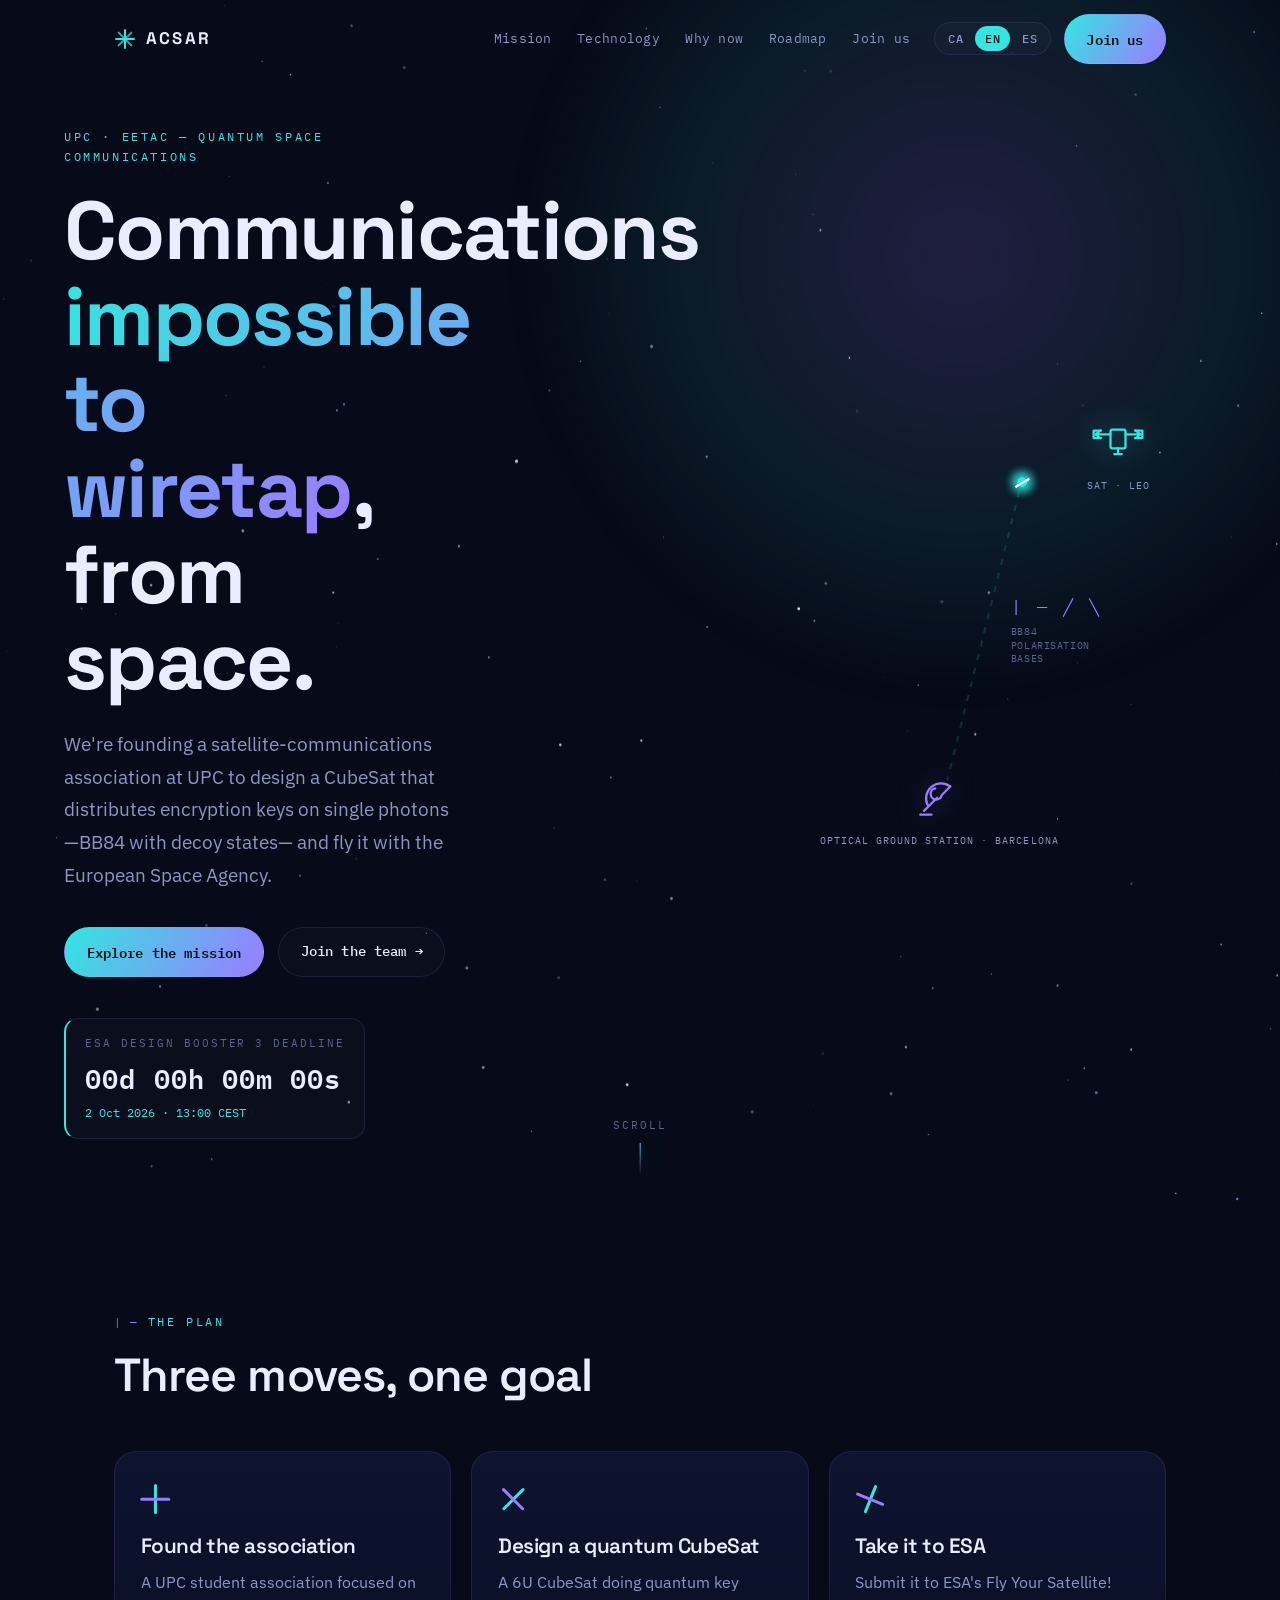
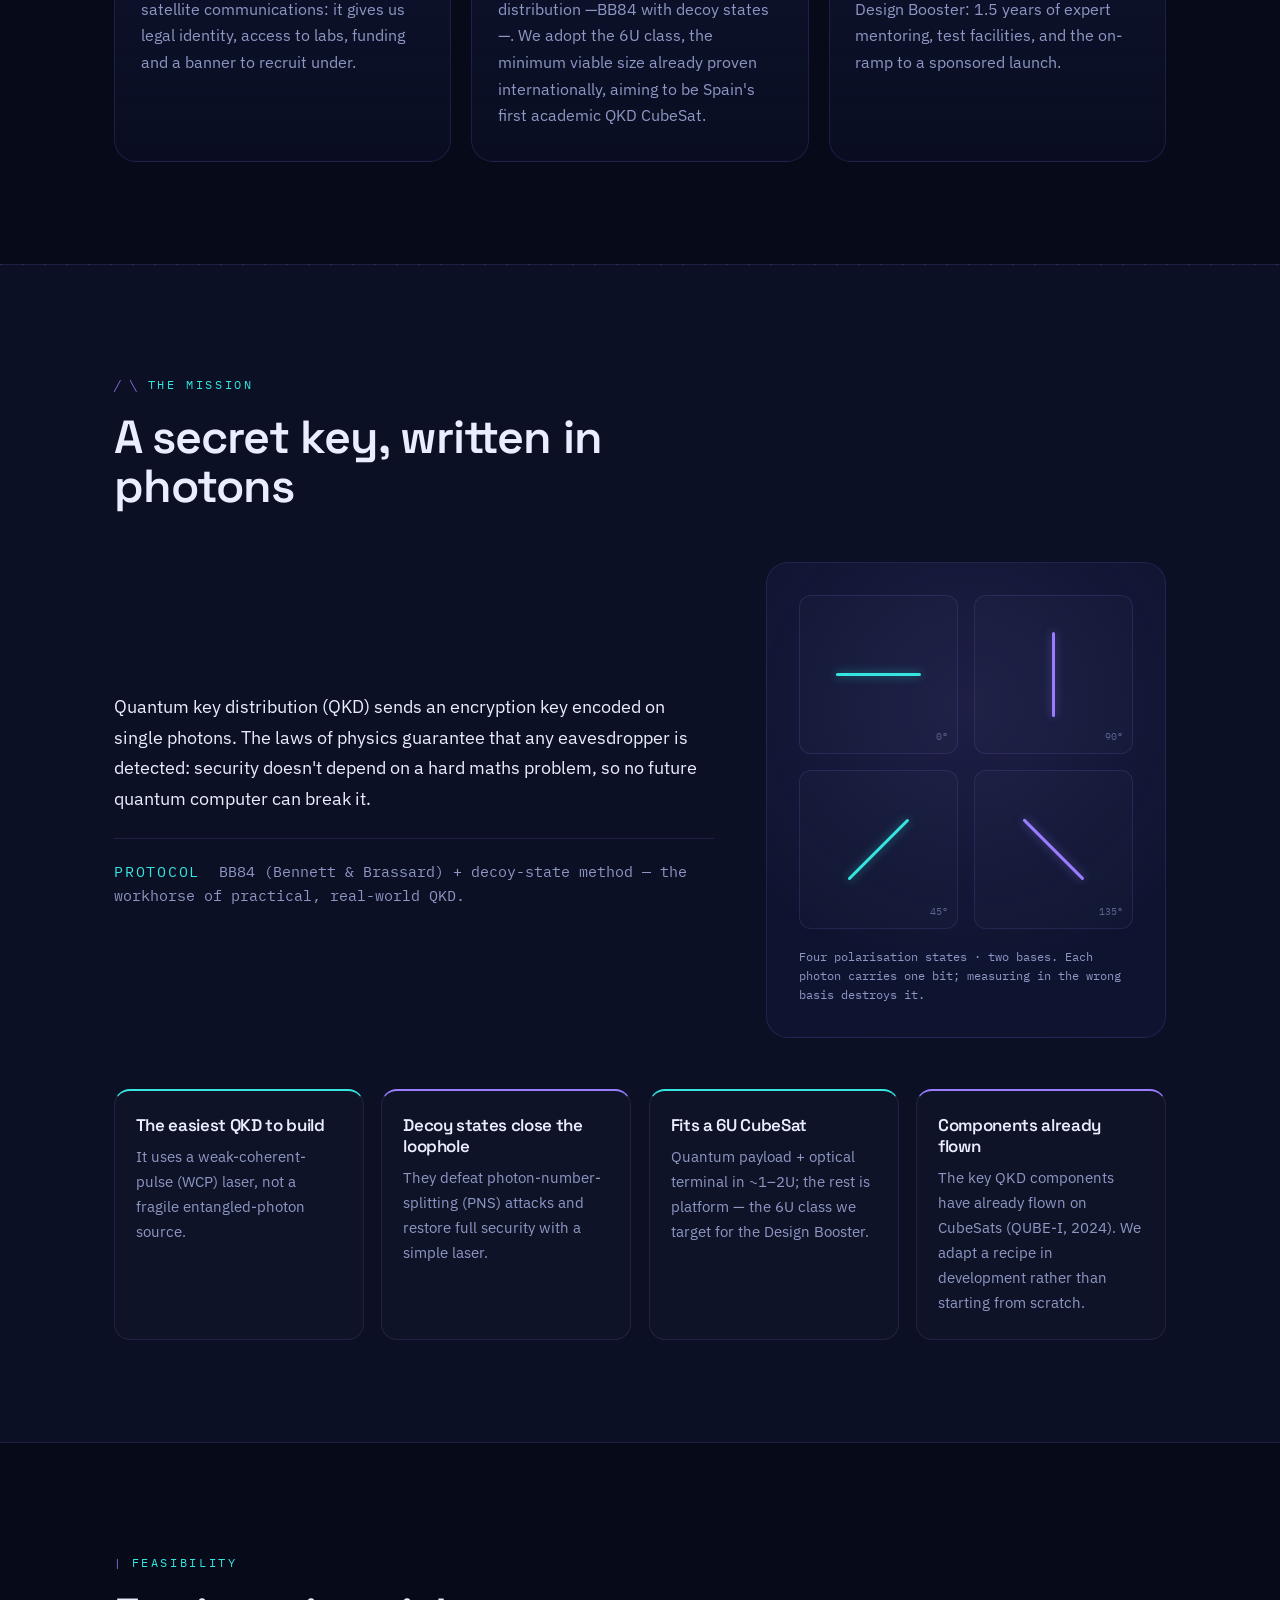
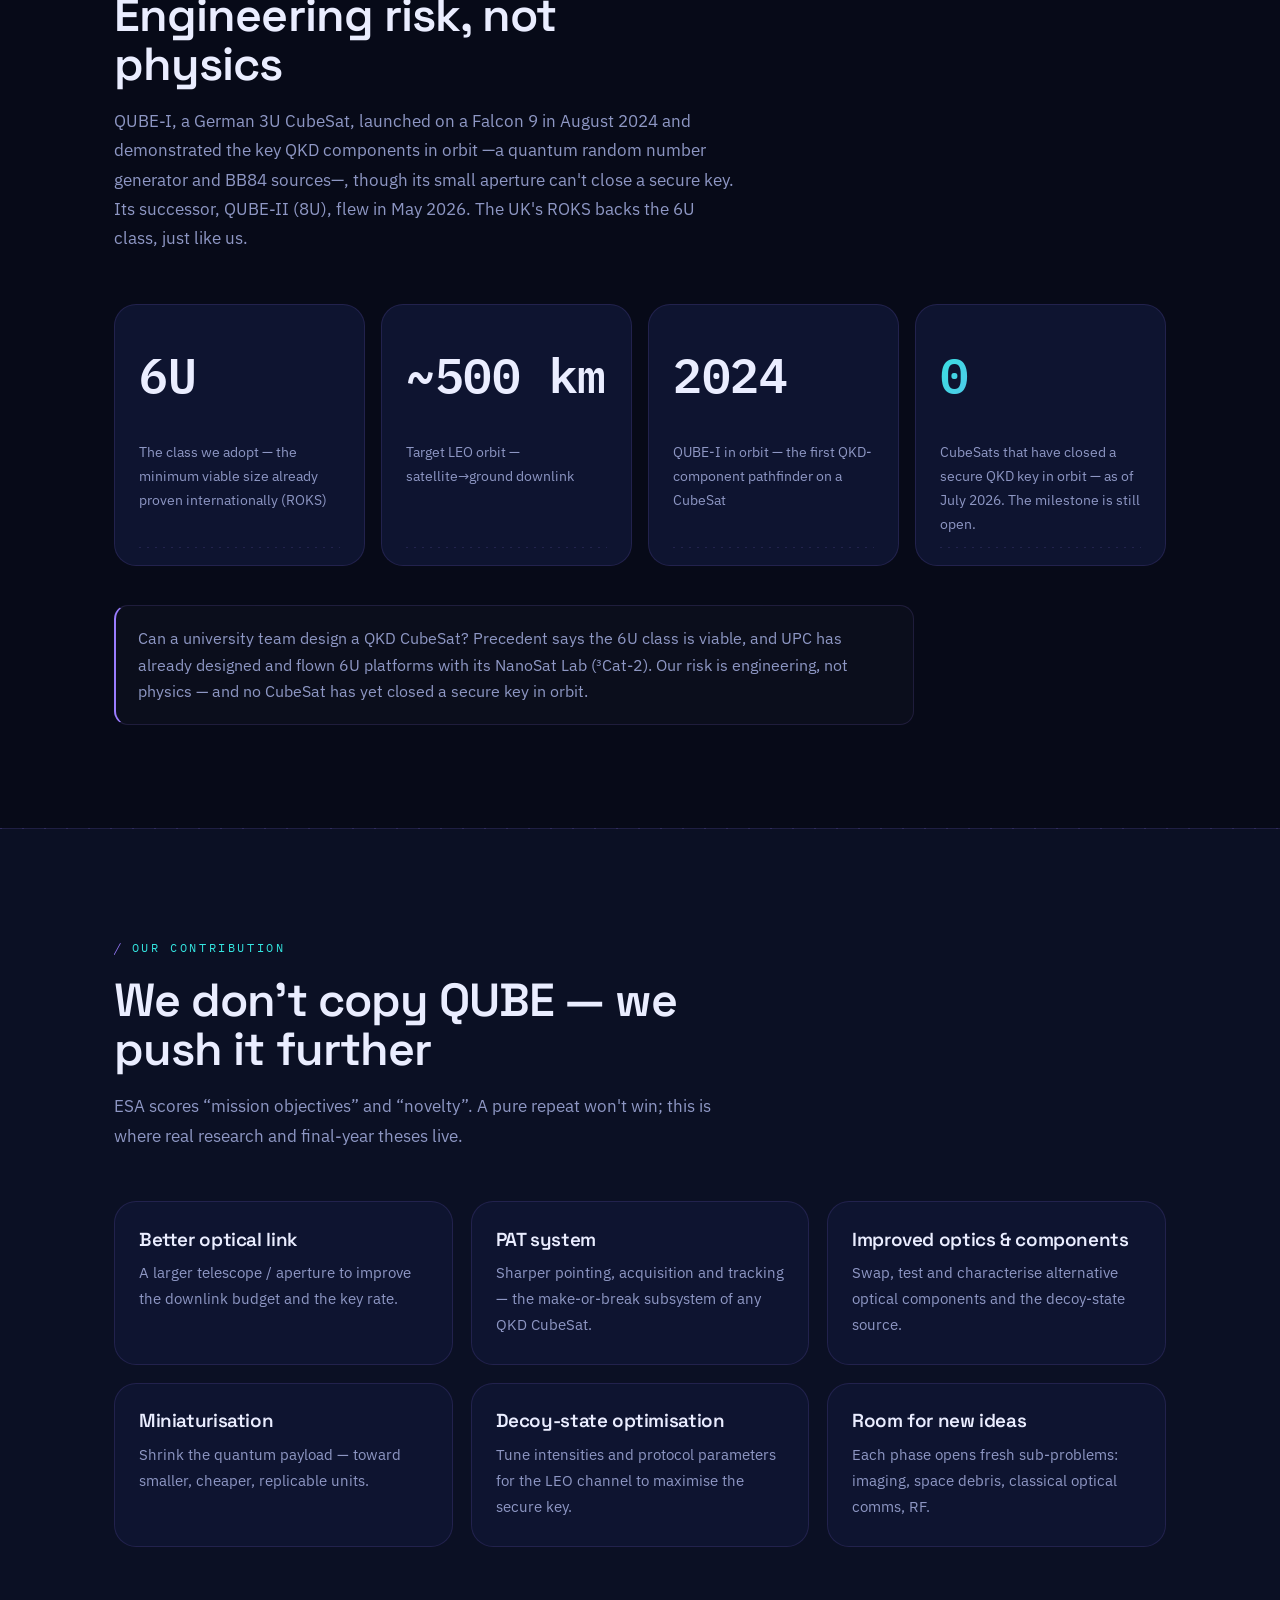
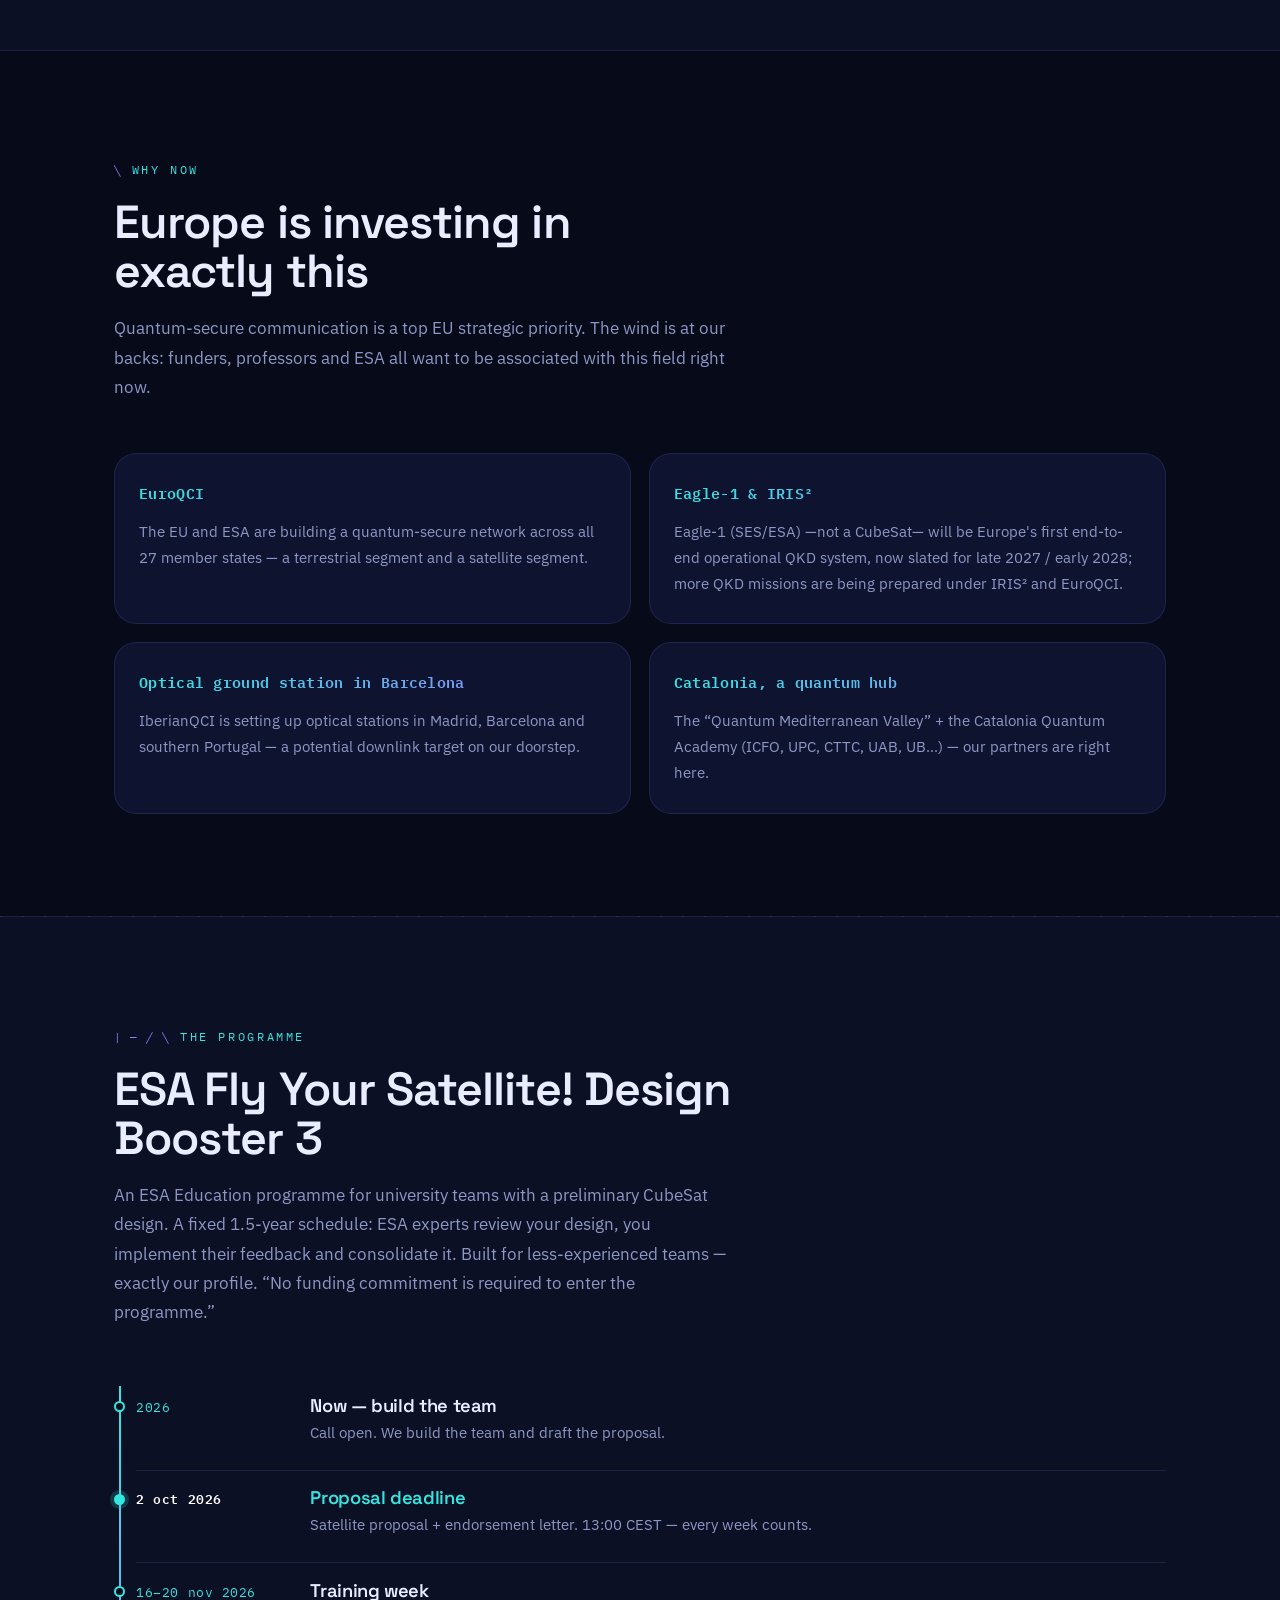
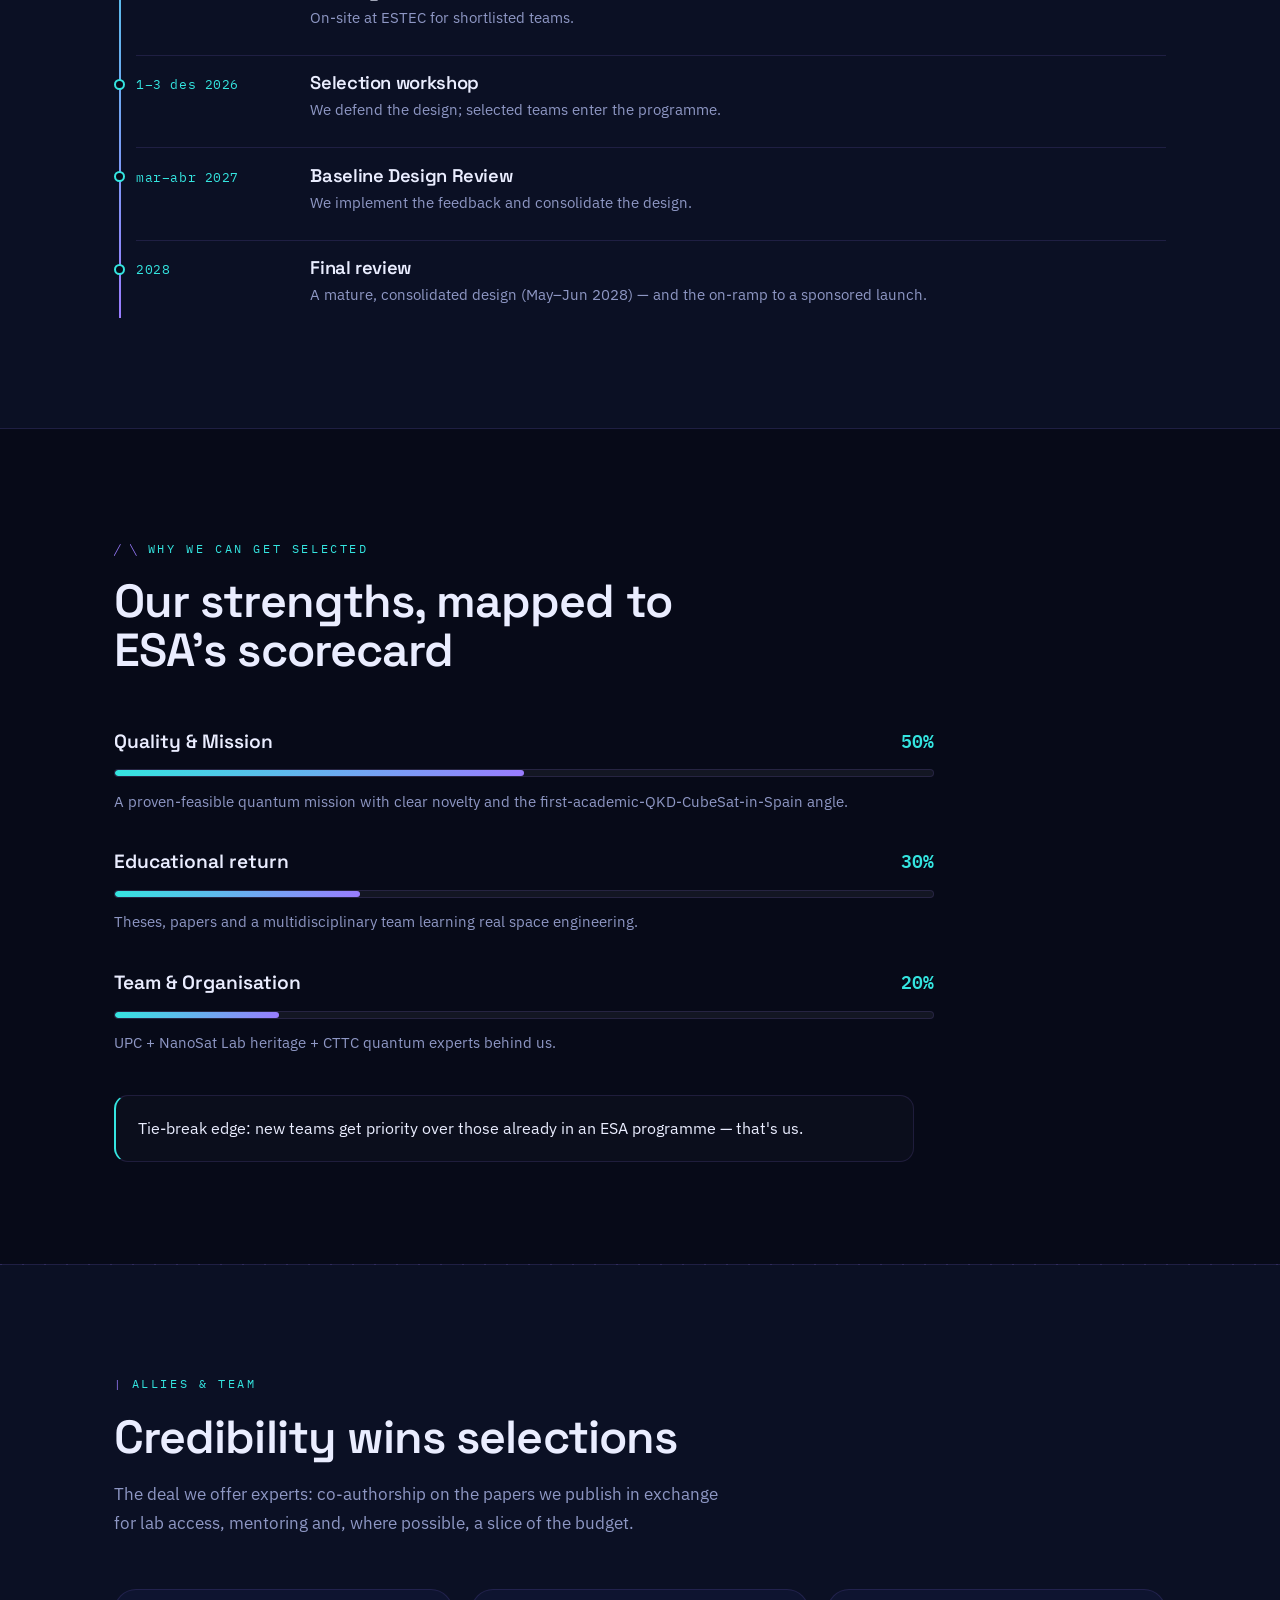
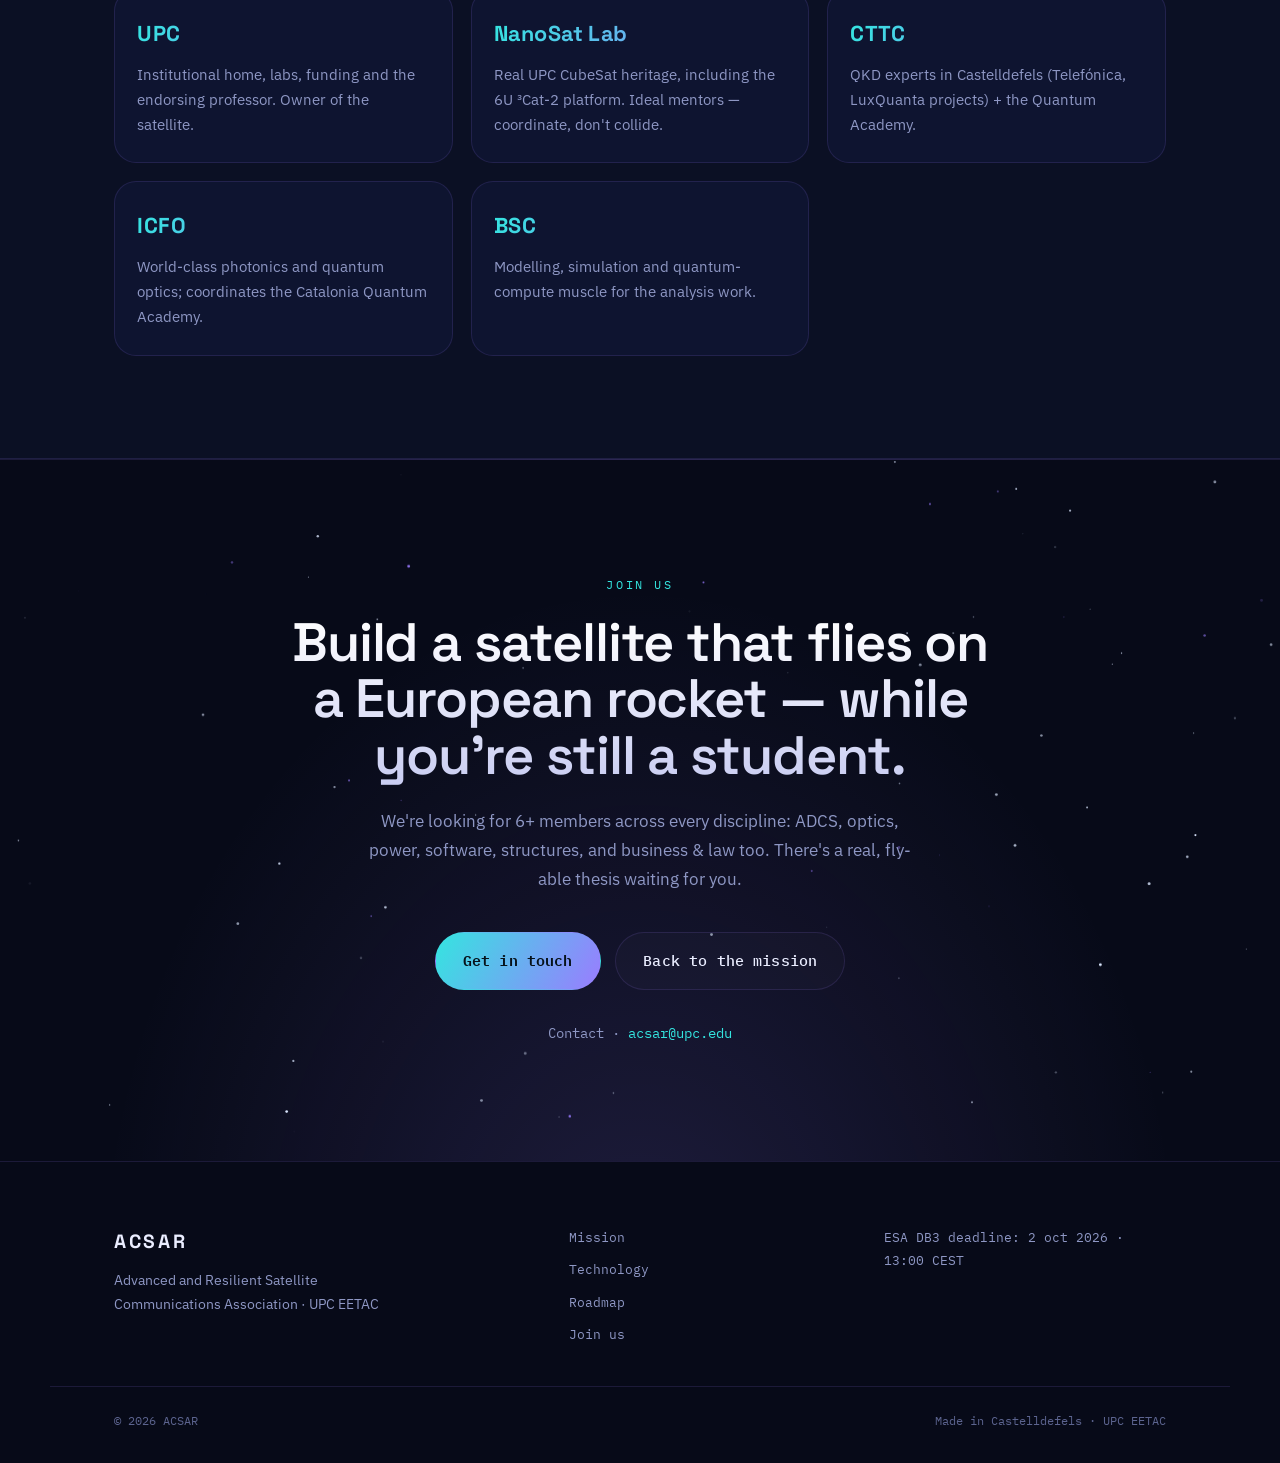
==== commit dfe68722: "name and data updated" ====
--- a/index.html
+++ b/index.html
@@ -3,7 +3,7 @@
 <head>
   <meta charset="utf-8" />
   <meta name="viewport" content="width=device-width, initial-scale=1" />
-  <title data-i18n="meta.title">QUSCA · Associació de Comunicacions Espacials Quàntiques</title>
+  <title data-i18n="meta.title">ACSAR · Associació de Comunicacions Satel·litals Avançades i Resilients</title>
   <meta name="description" data-i18n-attr="content" data-i18n="meta.desc" content="Fundem una associació a la UPC per dissenyar un CubeSat de distribució quàntica de claus —BB84 amb decoy states— i fer-lo volar amb l'Agència Espacial Europea." />
   <meta name="theme-color" content="#070A18" />
 
@@ -19,11 +19,11 @@
   <!-- ====================== NAV ====================== -->
   <header class="nav" id="nav">
     <div class="nav__inner">
-      <a class="brand" href="#top" aria-label="QUSCA">
+      <a class="brand" href="#top" aria-label="ACSAR">
         <span class="brand__mark" aria-hidden="true">
           <span class="pol pol--v"></span><span class="pol pol--d"></span><span class="pol pol--h"></span><span class="pol pol--a"></span>
         </span>
-        <span class="brand__text">QUSCA</span>
+        <span class="brand__text">ACSAR</span>
       </a>
 
       <nav class="nav__links" aria-label="Primary">
@@ -124,7 +124,7 @@
           <article class="move">
             <span class="move__mark pol-mark pol-mark--d" aria-hidden="true"></span>
             <h3 data-i18n="plan.c2t">Dissenyar un CubeSat quàntic</h3>
-            <p data-i18n="plan.c2b">Un CubeSat 3U que fa distribució quàntica de claus —BB84 amb decoy states—. Viable, ja demostrat a Europa i encara no fet per ningú a l'Estat espanyol.</p>
+            <p data-i18n="plan.c2b">Un CubeSat 6U que fa distribució quàntica de claus —BB84 amb decoy states—. Adoptem la classe 6U, el mínim viable ja provat internacionalment, i aspirem a ser el primer CubeSat QKD acadèmic de l'Estat espanyol.</p>
           </article>
           <article class="move">
             <span class="move__mark pol-mark pol-mark--a" aria-hidden="true"></span>
@@ -170,12 +170,12 @@
             <p data-i18n="mission.f2b">Neutralitzen els atacs de divisió del nombre de fotons (PNS) i restauren la seguretat completa amb un làser senzill.</p>
           </article>
           <article class="feature">
-            <h3 data-i18n="mission.f3t">Cap en un CubeSat 3U</h3>
-            <p data-i18n="mission.f3b">Càrrega quàntica + terminal òptic en ~1U; la resta és plataforma — el format que buscaríem per al DB3.</p>
+            <h3 data-i18n="mission.f3t">Cap en un CubeSat 6U</h3>
+            <p data-i18n="mission.f3b">Càrrega quàntica + terminal òptic en ~1–2U; la resta és plataforma — la classe 6U que busquem per al Design Booster.</p>
           </article>
           <article class="feature">
-            <h3 data-i18n="mission.f4t">Ja demostrat en òrbita</h3>
-            <p data-i18n="mission.f4b">No és ciència-ficció: ja ha volat. Adaptem una recepta coneguda en comptes d'inventar-ne una.</p>
+            <h3 data-i18n="mission.f4t">Components ja volats en òrbita</h3>
+            <p data-i18n="mission.f4b">Els components clau de la QKD ja han volat en CubeSats (QUBE-I, 2024). Adaptem una recepta en desenvolupament, no en partim de zero.</p>
           </article>
         </div>
       </div>
@@ -186,30 +186,30 @@
       <div class="wrap">
         <header class="sec-head">
           <p class="eyebrow"><span class="tick">|</span> <span data-i18n="feas.eyebrow">Viabilitat</span></p>
-          <h2 class="sec-title" data-i18n="feas.title">Ja ha volat</h2>
-          <p class="sec-intro" data-i18n="feas.intro">QUBE, un CubeSat 3U alemany, es va llançar en un Falcon 9 l'agost de 2024 per provar components de QKD en òrbita: un generador quàntic de nombres aleatoris, una font BB84 i un enllaç òptic descendent. El seu successor, QUBE-II, ja s'està desenvolupant.</p>
+          <h2 class="sec-title" data-i18n="feas.title">Risc d'enginyeria, no de física</h2>
+          <p class="sec-intro" data-i18n="feas.intro">QUBE-I, un CubeSat 3U alemany, es va llançar en un Falcon 9 l'agost de 2024 i va demostrar en òrbita els components clau de la QKD —un generador quàntic de nombres aleatoris i fonts BB84—, tot i que la seva petita obertura no li permet tancar clau segura. El seu successor, QUBE-II (8U), va volar el maig de 2026. El britànic ROKS aposta, com nosaltres, per la classe 6U.</p>
         </header>
 
         <div class="stats">
           <div class="stat">
-            <span class="stat__num" data-count="3" data-suffix="U">3U</span>
-            <span class="stat__lbl" data-i18n="feas.s1">Format CubeSat — 10×10×30 cm, la mateixa classe que construiríem</span>
+            <span class="stat__num" data-count="6" data-suffix="U">6U</span>
+            <span class="stat__lbl" data-i18n="feas.s1">La classe que adoptem — el mínim viable ja provat internacionalment (ROKS)</span>
           </div>
           <div class="stat">
-            <span class="stat__num" data-count="3.53" data-decimals="2" data-suffix=" kg">3.53 kg</span>
-            <span class="stat__lbl" data-i18n="feas.s2">Massa total en òrbita</span>
+            <span class="stat__num" data-count="500" data-suffix=" km">~500 km</span>
+            <span class="stat__lbl" data-i18n="feas.s2">Òrbita LEO objectiu — enllaç descendent (downlink) satèl·lit→Terra</span>
           </div>
           <div class="stat">
             <span class="stat__num" data-count="2024">2024</span>
-            <span class="stat__lbl" data-i18n="feas.s3">Llançat i operatiu — font BB84 + QRNG + enllaç òptic</span>
+            <span class="stat__lbl" data-i18n="feas.s3">QUBE-I en òrbita — primer pathfinder de components QKD en un CubeSat</span>
           </div>
           <div class="stat stat--accent">
             <span class="stat__num" data-count="0">0</span>
-            <span class="stat__lbl" data-i18n="feas.s4">Satèl·lits quàntics espanyols. Seríem els primers.</span>
-          </div>
-        </div>
-
-        <p class="note" data-i18n="feas.note">La pregunta difícil —«pot un equip d'estudiants fer QKD en un 3U?»— ja té resposta: sí. El nostre risc és d'enginyeria, no de física. I ser els primers a l'Estat espanyol ja és titular per si sol.</p>
+            <span class="stat__lbl" data-i18n="feas.s4">CubeSats que han tancat clau QKD segura en òrbita — a data de juliol de 2026. El repte segueix obert.</span>
+          </div>
+        </div>
+
+        <p class="note" data-i18n="feas.note">Pot un equip universitari dissenyar un CubeSat de QKD? Els precedents diuen que la classe 6U és viable, i la UPC ja ha dissenyat i volat plataformes 6U amb el seu NanoSat Lab (³Cat-2). El nostre risc és d'enginyeria, no de física — i cap CubeSat ha tancat encara clau segura en òrbita.</p>
       </div>
     </section>
 
@@ -244,7 +244,7 @@
 
         <div class="cards cards--why">
           <article class="card"><span class="card__kicker">EuroQCI</span><p data-i18n="why.c1b">La UE i l'ESA construeixen una xarxa quàntica segura als 27 estats membres — un segment terrestre i un de satèl·lit.</p></article>
-          <article class="card"><span class="card__kicker">Eagle-1 &amp; IRIS²</span><p data-i18n="why.c2b">El primer satèl·lit de QKD de l'ESA, Eagle-1, ha de llançar-se a finals de 2026; sota IRIS² es licita un microsatèl·lit pilot de QKD.</p></article>
+          <article class="card"><span class="card__kicker">Eagle-1 &amp; IRIS²</span><p data-i18n="why.c2b">Eagle-1 (SES/ESA) —que no és un CubeSat— serà el primer sistema QKD europeu end-to-end operatiu, amb llançament previst per a finals de 2027 / principis de 2028; sota IRIS² i EuroQCI es preparen més missions QKD.</p></article>
           <article class="card"><span class="card__kicker" data-i18n="why.c3k">Estació òptica a Barcelona</span><p data-i18n="why.c3b">IberianQCI munta estacions òptiques a Madrid, Barcelona i el sud de Portugal — un possible objectiu d'enllaç a tocar de casa.</p></article>
           <article class="card"><span class="card__kicker" data-i18n="why.c4k">Catalunya, hub quàntic</span><p data-i18n="why.c4b">La «Vall Mediterrània Quàntica» + l'Acadèmia Quàntica de Catalunya (ICFO, UPC, CTTC, UAB, UB…) — els nostres aliats són aquí mateix.</p></article>
         </div>
@@ -301,7 +301,7 @@
           <div class="bar" style="--pct:50%">
             <div class="bar__head"><span class="bar__name" data-i18n="score.b1n">Qualitat &amp; Missió</span><span class="bar__pct">50%</span></div>
             <div class="bar__track"><span class="bar__fill"></span></div>
-            <p class="bar__desc" data-i18n="score.b1d">Una missió quàntica de viabilitat provada, amb novetat clara i l'angle de ser els primers a l'Estat espanyol.</p>
+            <p class="bar__desc" data-i18n="score.b1d">Una missió quàntica de viabilitat provada, amb novetat clara i l'angle de ser el primer CubeSat QKD acadèmic de l'Estat espanyol.</p>
           </div>
           <div class="bar" style="--pct:30%">
             <div class="bar__head"><span class="bar__name" data-i18n="score.b2n">Retorn educatiu</span><span class="bar__pct">30%</span></div>
@@ -330,7 +330,7 @@
 
         <div class="allies">
           <article class="ally"><span class="ally__name">UPC</span><p data-i18n="allies.a1">Llar institucional, laboratoris, finançament i el professor avalador. Propietària del satèl·lit.</p></article>
-          <article class="ally"><span class="ally__name">NanoSat Lab</span><p data-i18n="allies.a2">Herència real ESA / Ariane 6 amb el 3Cat-4. Mentors ideals — coordinar, no xocar.</p></article>
+          <article class="ally"><span class="ally__name">NanoSat Lab</span><p data-i18n="allies.a2">Herència CubeSat real de la UPC, inclosa la plataforma 6U ³Cat-2. Mentors ideals — coordinar, no xocar.</p></article>
           <article class="ally"><span class="ally__name">CTTC</span><p data-i18n="allies.a3">Experts en QKD a Castelldefels (projectes Telefónica, LuxQuanta) + Acadèmia Quàntica.</p></article>
           <article class="ally"><span class="ally__name">ICFO</span><p data-i18n="allies.a4">Fotònica i òptica quàntica de primer nivell mundial; coordina l'Acadèmia Quàntica de Catalunya.</p></article>
           <article class="ally"><span class="ally__name">BSC</span><p data-i18n="allies.a5">Modelització, simulació i múscul de computació quàntica per a la feina d'anàlisi.</p></article>
@@ -346,10 +346,10 @@
         <h2 class="cta__title" data-i18n="join.title">Construeix un satèl·lit que vola en un coet europeu — mentre encara ets estudiant.</h2>
         <p class="cta__sub" data-i18n="join.sub">Busquem 6+ membres de totes les disciplines: ADCS, òptica, potència, programari, estructures, i també gestió i dret. Hi ha un TFG real i volable esperant-te.</p>
         <div class="cta__actions">
-          <a class="btn btn--primary btn--lg" href="mailto:qusca@upc.edu?subject=Vull%20unir-me%20a%20QUSCA" data-i18n="join.cta1">Escriu-nos</a>
+          <a class="btn btn--primary btn--lg" href="mailto:acsar@upc.edu?subject=Vull%20unir-me%20a%20ACSAR" data-i18n="join.cta1">Escriu-nos</a>
           <a class="btn btn--ghost btn--lg" href="#mission" data-i18n="join.cta2">Torna a la missió</a>
         </div>
-        <p class="cta__contact"><span data-i18n="join.contactLabel">Contacte</span> · <a href="mailto:qusca@upc.edu">qusca@upc.edu</a></p>
+        <p class="cta__contact"><span data-i18n="join.contactLabel">Contacte</span> · <a href="mailto:acsar@upc.edu">acsar@upc.edu</a></p>
       </div>
     </section>
   </main>
@@ -358,8 +358,8 @@
   <footer class="foot">
     <div class="wrap foot__inner">
       <div class="foot__brand">
-        <span class="brand__text">QUSCA</span>
-        <p data-i18n="foot.tagline">Associació de Comunicacions Espacials Quàntiques · UPC EETAC</p>
+        <span class="brand__text">ACSAR</span>
+        <p data-i18n="foot.tagline">Associació de Comunicacions Satel·litals Avançades i Resilients · UPC EETAC</p>
       </div>
       <nav class="foot__links" aria-label="Footer">
         <a href="#mission" data-i18n="nav.mission">Missió</a>
@@ -370,7 +370,7 @@
       <p class="foot__note"><span data-i18n="foot.deadline">Termini ESA DB3</span>: 2 oct 2026 · 13:00 CEST</p>
     </div>
     <div class="wrap foot__legal">
-      <span>© <span id="year">2026</span> QUSCA</span>
+      <span>© <span id="year">2026</span> ACSAR</span>
       <span data-i18n="foot.made">Fet a Castelldefels · UPC EETAC</span>
     </div>
   </footer>
--- a/assets/css/styles.css
+++ b/assets/css/styles.css
@@ -1,5 +1,5 @@
 /* =====================================================================
-   QUSCA — Quantum Space Communications Association
+   ACSAR — Advanced and Resilient Satellite Communications Association
    Design language: "quantum-optics instrument console"
    Palette  : indigo near-black ground, cyan↔violet photon duotone
    Type     : Space Grotesk (display) · IBM Plex Sans (body) · IBM Plex Mono (data)
